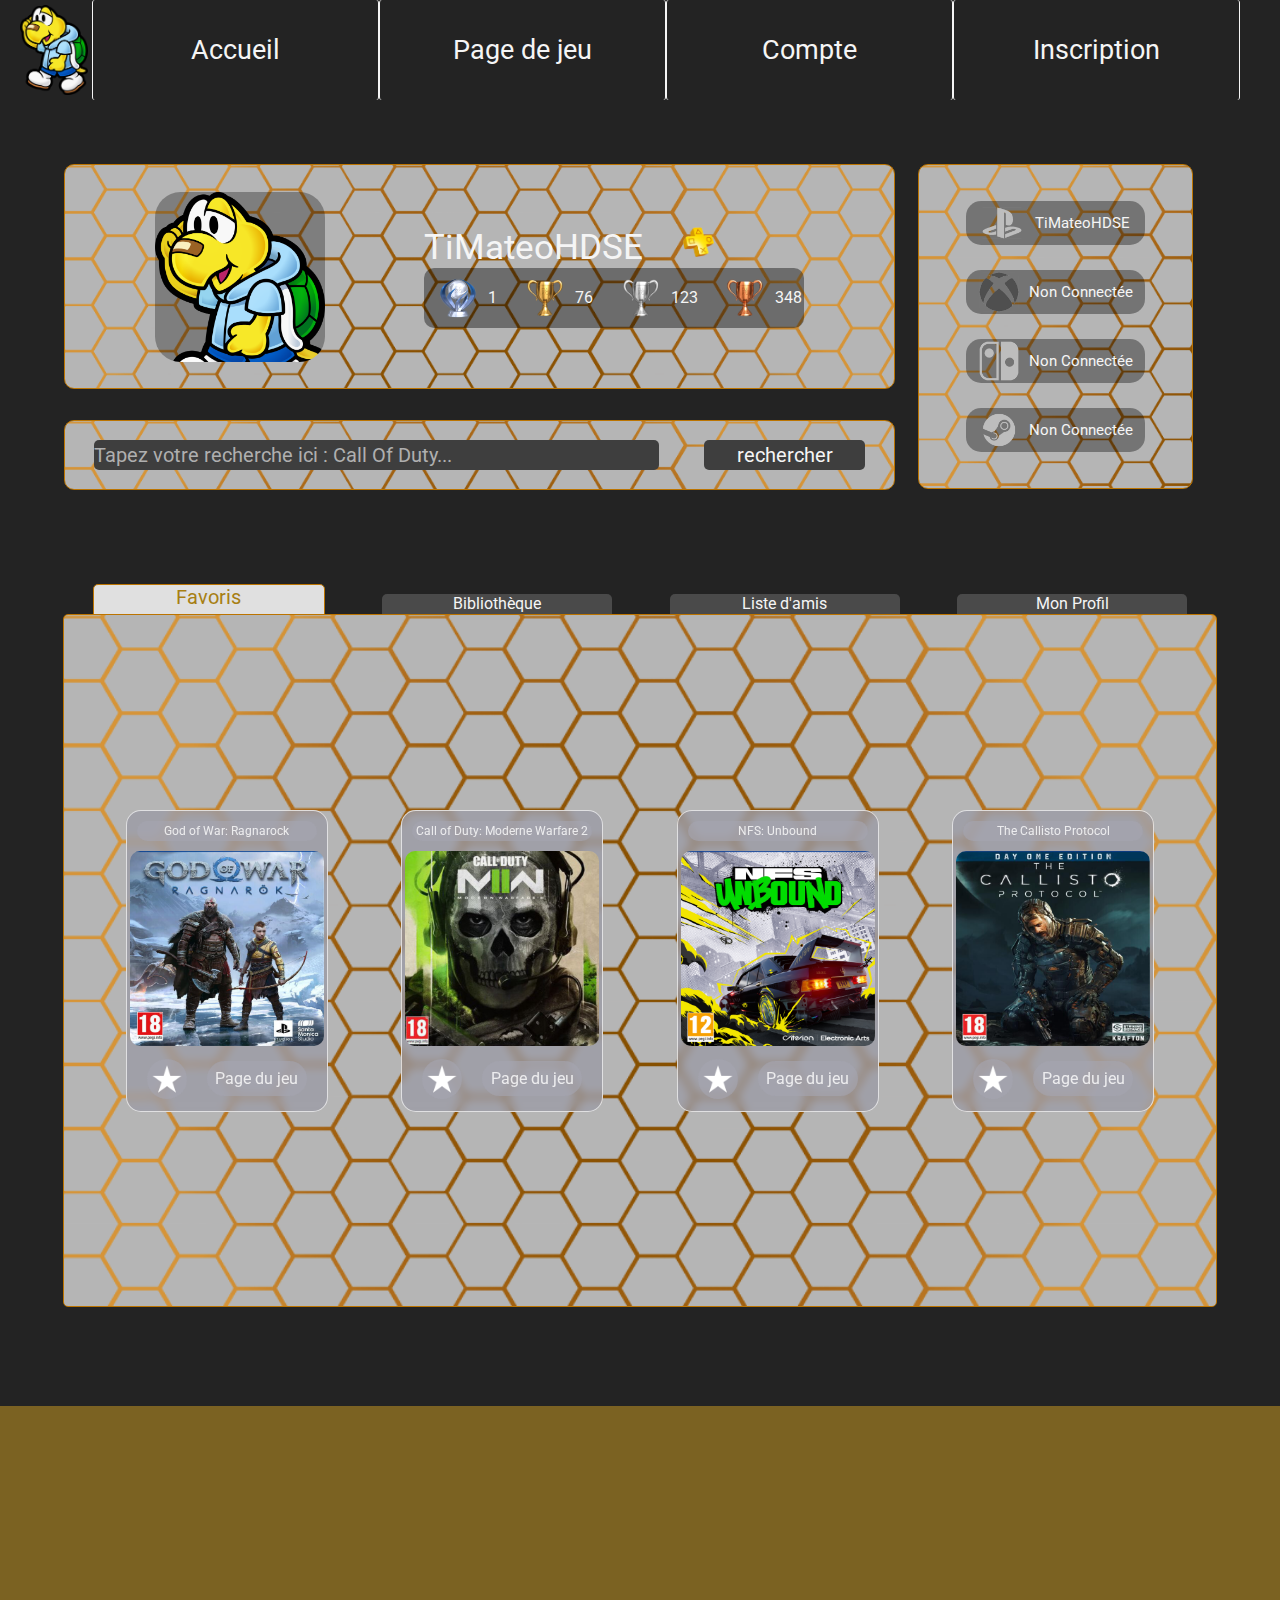
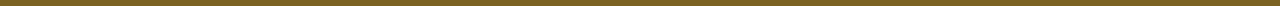
==== compteUtilisateur.html @ 6aea208f "modif du 21dec" ====
<!DOCTYPE html>
<html lang="fr">

<head>
    <meta charset="UTF-8">
    <link rel="stylesheet"
        href="https://fonts.googleapis.com/css2?family=Material+Symbols+Outlined:opsz,wght,FILL,GRAD@20..48,100..700,0..1,-50..200" />
    <link rel="preconnect" href="https://fonts.googleapis.com">
    <link rel="preconnect" href="https://fonts.gstatic.com" crossorigin>
    <link href="https://fonts.googleapis.com/css2?family=Roboto:wght@400&display=swap" rel="stylesheet">
    <link rel="stylesheet" href="./asset/css/compteUtilisateur.css">
    <link rel="stylesheet" href="./asset/css/Nav-Foot.css">
    <link rel="stylesheet" href="./asset/css/mobile.css">
    <link rel="stylesheet" href="./asset/css/miniCard.css">
    <title>Compte</title>
</head>

<body>
 <!--------------------VoletBuger----------------------->
 <div id="burgerBar" class="voletBurger">
    <div id="boiteBouton">
    <img id="logoBurger" src="./asset/img/koopa.png" alt="logo">
    <p id="titleMarque">GameCard</p>

    <a class="boutonVolet" href="./index.html">
        <p>Accueil</p>
    </a>
    <a class="boutonVolet" href="./compteUtilisateur.html">
        <p>Compte</p>
    </a>
    <a class="boutonVolet" href="./pageJeux.html">
        <p>Page du jeu</p>
    </a>
</div>
    <div id="compteUser">
        <p id="titleMarque">Mon Compte</p>
        <input class="inputUser" type="mail" placeholder="e-mail">
        <input class="inputUser" type="password" placeholder="mot de passe">
        <a class="boutonVolet" href="./formulaire.html">
            <p>Connexion</p>
        </a>
        <a class="boutonVolet marginBurger" href="./formulaire.html">
            <p>Inscription</p>
        </a>
    </div>
</div>
<!--------------------VoletBuger----------------------->
<!-----------------------NavBar------------------------->
<nav id="navBar">
    <img id="logo" src="./asset/img/koopa.png" alt="logo">

    <div id="boiteConex2">
        <div id="boiteBurger">
            <span class="material-symbols-outlined burgerMenu">menu</span>
        </div>
        <a class="bouton" href="./index.html">
            <span class="material-symbols-outlined burgerMenu">
                home
            </span>
            <p class="navTitle">Accueil</p>
        </a>
        <a class="bouton" href="./pageJeux.html">
            <span class="material-symbols-outlined burgerMenu">
                stadia_controller
            </span>
            <p class="navTitle">Page de jeu</p>
        </a>
        <a class="bouton" href="./compteUtilisateur.html">
            <span class="material-symbols-outlined burgerMenu">
                account_circle
            </span>
            <p class="navTitle">Compte</p>
        </a>

        <a class="bouton" href="./formulaire.html">
            <p>Inscription</p>
        </a>
    </div>
</nav>
<!--------------------FinDeNavBar----------------------->
    <div id="corps">
        <div id="boitecontainer">
            <!--------------------UserBox----------------------->
            <div id="boxUser" class="skinFront1">
                <div id="avatarUser"></div>
                <div id="profilUser">
                    <p class="textUser">TiMateoHDSE</p><img id="psnPlus" src="./asset/img/psnplus.png"></img>
                    <div id="boiteBadge">
                        <img id="badgeRecomp" src="./asset/img/platine.png" alt="">
                        <p id="numberTrophée">1</p>
                        <img id="badgeRecomp" src="./asset/img/or.png" alt="">
                        <p id="numberTrophée">76</p>
                        <img id="badgeRecomp" src="./asset/img/argent.png" alt="">
                        <p id="numberTrophée">123</p>
                        <img id="badgeRecomp" src="./asset/img/bronze.png" alt="">
                        <p id="numberTrophée">348</p>
                    </div>
                </div>
            </div>

            <div id="boxHG" class="skinFrontHG1">
                <div id="boiteCompte">
                    <div id="psn"></div>
                    <p class="titlePsn">TiMateoHDSE</p>
                </div>
                <div id="boiteCompte">
                    <div id="xbox"></div>
                    <p class="titleXbox">Non Connectée</p>
                </div>
                <div id="boiteCompte">
                    <div id="nintendo"></div>
                    <p class="titleNintendo">Non Connectée</p>
                </div>
                <div id="boiteCompte">
                    <div id="steam"></div>
                    <p class="titleSteam">Non Connectée</p>
                </div>

            </div>
            <div id="compteGameUser" class="boxSearch">
                <input id="searchGame" type="search" placeholder="Tapez votre recherche ici : Call Of Duty... ">
                <button class="searchGame">rechercher</button>
            </div>
        </div>
    </div>
    <!--------------------UserBox----------------------->
    <div id="parentGame">
        <div id="BlocOnglet">
            <div id="onglet1" class="ongletOpen">
                <p class="titleOnglet">Favoris</p>
            </div>
            <div id="onglet2" class="onglet">
                <p class="titleOnglet">Bibliothèque</p>
            </div>
            <div id="onglet3" class="onglet">
                <p class="titleOnglet">Liste d'amis</p>
            </div>
            <div id="onglet4" class="onglet">
                <p class="titleOnglet"> Mon Profil</p>
            </div>

            <div id="boxGame" class="skinFront1">
                <!--------------------ongletOne---------------------------------------------------------------------------->
                <div id="ongletOne" class="visible scroller">
                    <div id="cardGame">
                        <!--------------------Card----------------------->
                        <div id="card">
                            <div id="container">
                                <p id="titleCard">God of War: Ragnarock</p>
                                <img id="coverCard" src="./asset/img/bande2.png" alt="#">
                                <div id="boiteCard">
                                    <div id="starsCard"></div>
                                    <div id="infoCard">
                                        <p>Page du jeu</p>
                                    </div>
                                </div>
                            </div>
                        </div>
                        <!--------------------Card----------------------->
                        <div id="card">
                            <div id="container">
                                <p id="titleCard">Call of Duty: Moderne Warfare 2</p>
                                <img id="coverCard" src="./asset/img/bande1.jpg" alt="#">
                                <div id="boiteCard">
                                    <div id="starsCard"></div>
                                    <div id="infoCard">
                                        <p>Page du jeu</p>
                                    </div>
                                </div>
                            </div>
                        </div>
                        <!--------------------Card----------------------->
                        <div id="card">
                            <div id="container">
                                <p id="titleCard">NFS: Unbound</p>
                                <img id="coverCard" src="./asset/img/bande3.png" alt="#">
                                <div id="boiteCard">
                                    <div id="starsCard"></div>
                                    <div id="infoCard">
                                        <p>Page du jeu</p>
                                    </div>
                                </div>
                            </div>
                        </div>
                        <!--------------------Card----------------------->
                        <div id="card">
                            <div id="container">
                                <p id="titleCard">The Callisto Protocol</p>
                                <img id="coverCard" src="./asset/img/bande4.png" alt="#">
                                <div id="boiteCard">
                                    <div id="starsCard"></div>
                                    <div id="infoCard">
                                        <p>Page du jeu</p>
                                    </div>
                                </div>
                            </div>
                        </div>
                    </div>
                </div>
                <!--------------------ongletTwo---------------------------------------------------------------------------->
                <div id="ongletTwo" class="noVisible scroller">
                    <div id="cardGame">
                        <div class="catégorie">
                            <p>Jeux en Cours</p>
                        </div>
                        <!--------------------Card----------------------->
                        <div id="card">
                            <div id="container">
                                <p id="titleCard">God of War: Ragnarock</p>
                                <img id="coverCard" src="./asset/img/bande2.png" alt="#">
                                <div id="boiteCard">
                                    <div id="starsCard"></div>
                                    <div id="infoCard">
                                        <p>Page du jeu</p>
                                    </div>
                                </div>
                            </div>
                        </div>
                        <!--------------------Card----------------------->
                        <div id="card">
                            <div id="container">
                                <p id="titleCard">Call of Duty: Moderne Warfare 2</p>
                                <img id="coverCard" src="./asset/img/bande1.jpg" alt="#">
                                <div id="boiteCard">
                                    <div id="starsCard"></div>
                                    <div id="infoCard">
                                        <p>Page du jeu</p>
                                    </div>
                                </div>
                            </div>
                        </div>
                        <!--------------------Card----------------------->
                        <div id="card">
                            <div id="container">
                                <p id="titleCard">NFS: Unbound</p>
                                <img id="coverCard" src="./asset/img/bande3.png" alt="#">
                                <div id="boiteCard">
                                    <div id="starsCard"></div>
                                    <div id="infoCard">
                                        <p>Page du jeu</p>
                                    </div>
                                </div>
                            </div>
                        </div>
                        <!--------------------Card----------------------->
                        <div id="card">
                            <div id="container">
                                <p id="titleCard">The Callisto Protocol</p>
                                <img id="coverCard" src="./asset/img/bande4.png" alt="#">
                                <div id="boiteCard">
                                    <div id="starsCard"></div>
                                    <div id="infoCard">
                                        <p>Page du jeu</p>
                                    </div>
                                </div>
                            </div>
                        </div>
                    </div>


                    <div class="catégorie">
                        <p>Jeux Terminer</p>
                    </div>

                    <!--------------------Card----------------------->
                    <!--------------------Card----------------------->
                    <div id="card">
                        <div id="container">
                            <p id="titleCard">God of War: Ragnarock</p>
                            <img id="coverCard" src="./asset/img/bande2.png" alt="#">
                            <div id="boiteCard">
                                <div id="starsCard"></div>
                                <div id="infoCard">
                                    <p>Page du jeu</p>
                                </div>
                            </div>
                        </div>
                    </div>
                    <!--------------------Card----------------------->
                    <div id="card">
                        <div id="container">
                            <p id="titleCard">Call of Duty: Moderne Warfare 2</p>
                            <img id="coverCard" src="./asset/img/bande1.jpg" alt="#">
                            <div id="boiteCard">
                                <div id="starsCard"></div>
                                <div id="infoCard">
                                    <p>Page du jeu</p>
                                </div>
                            </div>
                        </div>
                    </div>
                    <!--------------------Card----------------------->
                    <div id="card">
                        <div id="container">
                            <p id="titleCard">NFS: Unbound</p>
                            <img id="coverCard" src="./asset/img/bande3.png" alt="#">
                            <div id="boiteCard">
                                <div id="starsCard"></div>
                                <div id="infoCard">
                                    <p>Page du jeu</p>
                                </div>
                            </div>
                        </div>
                    </div>
                    <!--------------------Card----------------------->
                    <div id="card">
                        <div id="container">
                            <p id="titleCard">The Callisto Protocol</p>
                            <img id="coverCard" src="./asset/img/bande4.png" alt="#">
                            <div id="boiteCard">
                                <div id="starsCard"></div>
                                <div id="infoCard">
                                    <p>Page du jeu</p>
                                </div>
                            </div>
                        </div>
                    </div>
                </div>
            </div>
            <!--------------------ongleThree---------------------------------------------------------------------------->
            <div id="ongletThree" class="noVisible">
                <div class="titleFriends">
                    <p>Liste d'amis</p>
                </div>
                <div class="profilFriends">
                    <p>Profiles</p>
                </div>
                <div id="listFriends" class="scroller">

                    <!--------------->
                    <div id="friends">

                    </div>
                    <!--------------->
                    <div id="friends">

                    </div>
                    <!--------------->
                    <div id="friends">

                    </div>
                    <!--------------->
                    <div id="friends">

                    </div>
                    <!--------------->
                    <div id="friends">

                    </div>
                    <!--------------->
                </div>
                <div id="mainFriends"></div>
            </div>
            <!--------------------ongletFour---------------------------------------------------------------------------->
            <div id="ongletFour" class="noVisible">
                <div id="titleReglage">
                    <p>Réglages</p>
                </div>
                <div id="boxReglage">

                    <div id="boiteReglageG">
                        <div class="avatarReglage"></div>
                        <button class="boutonReglage">
                            <p>Changer d'avatar</p>
                        </button>

                        <h2 class="titleSkin">Thèmes</h2>
                        <div id="boiteSkin">
                            <div id="skin1"></div>
                            <div id="skin2"></div>
                            <div id="skin3"></div>
                            <div id="skin4"></div>
                        </div>

                    </div>

                    <div id="boiteReglageD">
                        <div class="profilReglage">
                            <input id="firstName" required class="box" type="text" placeholder="Nom">
                            <input id="lastName" required class="box" type="text" placeholder="Prénom">
                            <input id="birthDay" required class="box" type="Date" id="Birthday">
                            <input id="eMail" required class="box" type="mail" placeholder="e-mail">
                            <input id="passWord" required class="box" type="password" placeholder="Mot de passe">
                            <input id="confPassWord" required class="box" type="password"
                                placeholder="Confirmation de mot de passe">
                            <button id="validateFormulaire" type="submit" class="boutonF">
                                <p>Valider les Modifications</p>
                            </button>
                        </div>
                    </div>
                </div>
            </div>
        </div>
    </div>
    <!------------------------Footer------------------------->
    <footer id="footerBox"></footer>
    <!---------------------FinDeFooter----------------------->
    <script src="./asset/js/BurgerMenu.js"></script>
    <script src="./asset/js/onglet.js"></script>
    <script src="./asset/js/skin.js"></script>
</body>

</html>
---- asset/css/compteUtilisateur.css ----
#corps {
    display: flex;
    flex-direction: column;
    align-items: center;
    display: flex;
    align-content: center;
    height: auto;
    background-image: url(#);
}


/*--------Pour agrandire mon contenu de ma boxGame je modifie la hauteur de ma div 'parentGame' directment 
cela ajustera mon contenu directement----------*/
#parentGame {
    position: relative;
    display: flex;
    justify-content: center;
    margin-top: 20px;
    height: 60vw;
    width: 100%;
    margin-bottom: 3%;
}

#boxGame {
    position: absolute;
    margin-top: 40px;
    height: 90%;
    width: 90%;
    border: solid rgb(188, 116, 0) 0.5px;
    border-radius: 5px;
}


#BlocOnglet {
    z-index: 1;
    height: 100%;
    width: 90%;
    display: flex;
    align-items: flex-start;
    justify-content: space-around;
}

.onglet {
    height: 30%;
    width: 20%;
    text-align: center;
    color: whitesmoke;
    margin-top: 20px;
    border-radius: 5px;
    background-color: rgba(176, 176, 176, 0.279);
    transition: 0.5s;
    cursor: pointer;
}

.onglet:hover {
    margin-top: 10px;
    transition: 0.5s;
    color: rgb(167, 127, 19);
    font-size: 20px;
    background-color: rgba(255, 255, 255, 0.863);
}

.visible {
    opacity: 100%;
    transition: 0.5s;
}

.noVisible {
    opacity: 0%;
    visibility: hidden;
    transition: 0.5s;
}

.ongletOpen {
    height: 30%;
    width: 20%;
    font-size: 20px;
    text-align: center;
    border-radius: 5px;
    border: solid rgb(188, 116, 0) 0.5px;
    margin-top: 10px;
    color: rgb(167, 127, 19);
    background-color: rgba(255, 255, 255, 0.863);
}

.catégorie {
    color: whitesmoke;
    font-size: 30px;
    text-align: center;
    width: 90%;
    margin: 1%;
    margin-left: 60px;
    border-radius: 5px;
}

#boitecontainer {
    display: flex;
    flex-wrap: wrap;
    width: 100%;
}

/*----------------------------UserBox-------------------------------*/
#boxUser {
    display: flex;
    justify-content: space-evenly;
    align-items: center;
    padding: 1%;
    margin-right: 2%;
    margin-bottom: 2%;
    height: 200px;
    width: 70%;
    border: solid rgb(188, 116, 0) 0.5px;
    border-radius: 10px;
}

#avatarUser {
    height: 170px;
    width: 170px;
    border-radius: 15%;
    background-image: url('../img/koopa.png');
    background-size: 100%;
    background-repeat: no-repeat;
    background-color: rgba(0, 0, 0, 0.3);
}

#psnPlus {
    height: 30px;
    margin-left: 10%;
}

#profilUser {
    display: flex;
    align-items: flex-start;
    justify-content: flex-start;
    flex-direction: row;
    flex-wrap: wrap;
    height: 50%;
    width: 400px;
}

.textUser {
    margin-left: 5%;
    color: whitesmoke;
    font-size: 35px;
}

.badgeUser {
    margin-left: 5%;
    color: #ab852c;
    font-size: 20px;
}

#boiteBadge {
    display: flex;
    align-items: center;
    justify-content: center;
    flex-direction: row;
    margin-left: 5%;
    width: 100%;
    border-radius: 10px;
    background-color: rgba(0, 0, 0, 0.4);
}

#numberTrophée {
    color: whitesmoke;
    margin-right: 2%;
}

#badgeRecomp {
    height: 40px;
    width: 40px;
    margin: 10px;
    margin-left: 20px;
}

#cardUser {
    display: flex;
    align-items: center;
    justify-content: center;
    height: 100%;
    width: 20%;
}

.cardBUser {
    display: flex;
    align-items: center;
    justify-content: center;
    flex-wrap: wrap;
    height: 200px;
    width: 170px;
    padding: 5px;
    border-radius: 15px;
    border: solid #eeaf02 1px;
    background-color: #a2a2a2;
    box-shadow: rgba(0, 0, 0, 0.295) 5px 5px 5px;
}

.cardFUser {
    text-align: center;
    font-size: 100%;
    width: 90%;
    height: 90%;
    border-radius: 5px;
    background-color: rgb(255, 255, 255);
}

/*------------------------------*/
#compteGameUser {
    position: relative;
    display: flex;
    justify-content: space-around;
    align-items: center;
    flex-direction: row;
    padding: 1%;
    margin-right: 27%;
    margin-top: -6%;
    height: 45px;
    width: 70%;
    border: solid rgb(188, 116, 0) 0.5px;
    border-radius: 10px;
}

#boiteCompte {
    display: flex;
    flex-direction: row;
    align-items: center;
    justify-content: space-evenly;
    width: 70%;
    border-radius: 15px;
    padding: 2px;
    background-color: rgba(0, 0, 0, 0.356);
    cursor: pointer;
    transition: 0.5s;
}

#boiteCompte:hover {
    background-color: rgba(0, 0, 0, 0.6);
    transition: 0.5s;
}

#psn {
    display: flex;
    flex-direction: column;
    align-items: center;
    justify-content: center;
    height: 40px;
    width: 40px;
    border-radius: 15%;
    background-image: url('../img/psnNonValide.png');
    background-size: 100%;
    background-repeat: no-repeat;
}

#xbox {
    height: 40px;
    width: 40px;
    border-radius: 15%;
    background-image: url('../img/xboxNonValide.png');
    background-size: 100%;
    background-repeat: no-repeat;
}

.titlePsn,
.titleXbox,
.titleNintendo,
.titleSteam {
    font-size: 15px;
    color: whitesmoke;
}

#nintendo {
    height: 40px;
    width: 40px;
    border-radius: 15%;
    background-image: url('../img/nintendoNonValide.png');
    background-size: 100%;
    background-repeat: no-repeat;
}

#steam {
    height: 40px;
    width: 40px;
    border-radius: 15%;
    background-image: url('../img/steamNonValide.png');
    background-size: 100%;
    background-repeat: no-repeat;
}

/*------------------------------*/
/*----------------------------historiqueGame-------------------------------*/
#boxHG {
    display: flex;
    flex-direction: column;
    justify-content: space-evenly;
    align-items: center;
    padding: 1%;
    height: 300px;
    width: 250px;
    border: solid rgb(188, 116, 0) 0.5px;
    border-radius: 10px;
}

/*----------------------------historiqueGame-------------------------------*/
/*----------------------------OngletOne-------------------------------*/
#ongletOne {
    position: absolute;
    z-index: 1;
    display: flex;
    justify-content: center;
    align-items: center;
    flex-wrap: wrap;
    height: 100%;
    width: 100%;
}

#ongletOne::-webkit-scrollbar {
    width: 10px;
    /* width of the entire scrollbar */
}

#ongletOne::-webkit-scrollbar-thumb {

    background-color: rgb(221, 221, 221);
    /* color of the scroll thumb */
    border-radius: 20px;
    /* roundness of the scroll thumb */
    border: 3px solid rgba(56, 56, 56, 0);
    /* creates padding around scroll thumb */
}

#searchGame {
    font-size: 20px;
    height: 30px;
    width: 70%;
    color: whitesmoke;
    background-color: #3e3e3e;
    border: none;
    border-radius: 5px;
}

#searchGame::placeholder {

    color: #afafaf
}

.searchGame {
    font-size: 20px;
    height: 30px;
    width: 20%;
    margin-left: 10px;
    color: whitesmoke;
    background-color: #3e3e3e;
    border: none;
    border-radius: 5px;
}

.searchGame:hover {
    background-color: #4d4d4d;
}

/*----------------------------CardGame------------------------------*/

#cardGame {
    display: flex;
    flex-wrap: wrap;
    justify-content: space-evenly;
    align-items: center;
    width: 100%;
}

/*---------------------OngletTwo---------------------------*/
#ongletTwo {
    position: absolute;
    z-index: 1;
    display: flex;
    justify-content: space-evenly;
    align-items: center;
    flex-wrap: wrap;
    height: 100%;
    width: 100%;
}

.scroller {
    overflow-y: scroll;
}

#ongletTwo::-webkit-scrollbar {
    width: 10px;
    /* width of the entire scrollbar */
}

#ongletTwo::-webkit-scrollbar-thumb {

    background-color: rgb(221, 221, 221);
    /* color of the scroll thumb */
    border-radius: 20px;
    /* roundness of the scroll thumb */
    border: 3px solid rgba(56, 56, 56, 0);
    /* creates padding around scroll thumb */
}

/*---------------------OngletThree---------------------------*/
#ongletThree {
    position: absolute;
    z-index: 1;
    display: flex;
    justify-content: space-evenly;
    align-items: center;
    flex-wrap: wrap;
    height: 100%;
    width: 100%;
    margin-top: 40px;
}

#listFriends {
    height: 80%;
    width: 30%;
    margin-bottom: 6%;
    margin-left: 3%;
    border-radius: 5px;
    border: solid rgb(188, 116, 0) 0.5px;
    background-color: rgba(0, 0, 0, 0.386);
}

.scroller {
    overflow-y: scroll;
}

#listFriends::-webkit-scrollbar {
    width: 10px;
    /* width of the entire scrollbar */
}

#listFriends::-webkit-scrollbar-thumb {

    background-color: rgba(221, 221, 221, 0.436);
    /* color of the scroll thumb */
    border-radius: 20px;
    /* roundness of the scroll thumb */
    border: 3px solid rgba(56, 56, 56, 0);
    /* creates padding around scroll thumb */
}

.titleFriends {
    font-size: 20px;
    color: whitesmoke;
    text-align: center;
    width: 20%;

}

#friends {
    display: flex;
    flex-direction: row;
    align-items: center;
    justify-content: space-evenly;
    height: 15%;
    width: 90%;
    margin: 3%;
    border-radius: 5px;
    border: solid rgb(188, 116, 0) 0.5px;
    background-color: rgba(255, 255, 255, 0.09);
}

#photoFirends {
    height: 90%;
    width: 25%;
    margin-left: 2%;
    border-radius: 20%;
    background-color: rgba(255, 255, 255, 0.09);
}

#descriptFriends {
    color: whitesmoke;
    margin-left: 5%;

}

.boxFriends {
    margin: 0%;
    width: 200px;
    background-color: #959595;
}

#mainFriends {
    height: 80%;
    width: 55%;
    margin-bottom: 6%;
    margin-right: 3%;
    border-radius: 5px;
    border: solid rgb(188, 116, 0) 0.5px;
    background-color: rgba(0, 0, 0, 0.386);
}

.profilFriends {
    display: flex;
    align-items: center;
    justify-content: center;
    width: 50%;
    height: 5%;
    font-size: 20px;
    color: whitesmoke;
}

/*---------------------OngletFour---------------------------*/
#ongletFour {
    position: absolute;
    z-index: 1;
    display: flex;
    justify-content: center;
    flex-wrap: wrap;
    margin-top: 40px;
    height: 100%;
    width: 100%;
}

#titleReglage {
    display: flex;
    align-items: center;
    justify-content: center;
    height: 5%;
    width: 100%;
    margin-top: 1%;
    font-size: 20px;
    color: whitesmoke;
}

#boxReglage {
    display: flex;
    flex-direction: row;
    align-items: center;
    justify-content: center;
    height: 80%;
    width: 85%;
    margin-bottom: 6%;
    border-radius: 5px;
    border: solid rgb(188, 116, 0) 0.5px;
    background-color: rgba(0, 0, 0, 0.386);
}

.avatarReglage {
    height: 200px;
    width: 200px;
    border-radius: 15%;
    background-image: url('#');
    background-color: rgba(92, 92, 92, 0.353);
    border: solid rgb(188, 116, 0) 0.5px;
}

#boiteReglageG {
    display: flex;
    flex-direction: column;
    align-items: center;
    justify-content: center;
    height: 100%;
    width: 40%;
    margin-left: 3%;
}

.boutonReglage {
    width: 40%;
    height: 30px;
    border: none;
    border-radius: 5px;
    margin-top: 5%;
    font-size: 15px;
    color: whitesmoke;
    background-color: rgba(92, 92, 92, 0.353);
    border: solid rgb(188, 116, 0) 0.5px;
    cursor: pointer;
    transition: 0.5s;
}

.boutonReglage:hover {
    background-color: #31313153;
    border: solid rgb(188, 116, 0) 0.5px;
    transition: 0.5s;
}

#boiteReglageD {
    height: 100%;
    width: 60%;
    margin: 0%;
}

.profilReglage {
    display: flex;
    flex-direction: column;
    align-items: center;
    margin-top: 15%;
}

.box {
    margin-top: 2%;
    height: 43px;
    width: 70%;
    font-size: 13px;
    border: solid rgb(188, 116, 0) 0.5px;
    border-radius: 3px;
    padding-left: 5%;
    color: rgb(255, 255, 255);
    background-color: hsla(0, 0%, 10%, 0.816);
}

.boutonF {
    margin-top: 2%;
    height: 30px;
    width: 40%;
    font-size: 15px;
    text-align: center;
    border: solid rgba(245, 245, 245, 0.464) 1px;
    border-radius: 3px;
    color: whitesmoke;
    background-color: rgba(92, 92, 92, 0.353);
    border: solid rgb(188, 116, 0) 0.5px;
    cursor: pointer;
}

.boutonF:hover {
    background-color: #31313153;
    transition: 0.5s;
}

.titleSkin {
    color: whitesmoke;
    margin-top: 20px;
    font-size: 30px;
}

#boiteSkin {
    display: flex;
    align-items: center;
    justify-content: center;
    flex-direction: row;
    flex-wrap: wrap;
    margin-top: 2%;
    width: 100%;
    height: 150px;
}

#skin1,
#skin2,
#skin3,
#skin4 {
    height: 30%;
    width: 155px;
    margin: 5px;
    border: solid rgb(188, 116, 0) 0.5px;
    border-radius: 5px;
    cursor: pointer;
}

#skin1:hover {
    box-shadow: rgb(157, 112, 21) 0px 0px 5px;
    transition: 0.3s;
}

#skin2:hover {
    box-shadow: rgb(157, 112, 21) 0px 0px 5px;
    transition: 0.3s;
}

#skin3:hover {
    box-shadow: rgb(157, 112, 21) 0px 0px 5px;
    transition: 0.3s;
}

#skin4:hover {
    box-shadow: rgb(157, 112, 21) 0px 0px 5px;
    transition: 0.3s;
}

#skin1 {
    background-image: url('../img/backFive.png');
    background-size: 250%;
}

#skin2 {
    background-image: url('../img/backFour.png');
    background-size: 100%;
}

#skin3 {
    background-image: url('../img/backThree.png');
    background-size: 250%;
}

#skin4 {
    background-image: url('../img/backOne.png');
    background-size: 250%;
}

/*-----------------Skin----------------*/
.boxSearch {
    display: flex;
    align-items: center;
    justify-content: center;
     background-image: url('../img/backFive.png');
     background-color: #3e3e3e;
    background-size: 100%;
    transition: 0.5s;
}

.skinFrontHG1 {
    background-image: url('../img/backFive.png');
    background-color: #3e3e3e;
    background-size: 300%;
    transition: 0.5s;
}

.skinFront1 {
   background-image: url('../img/backFive.png');
    background-color: #303030;
    background-size: 100%;
    transition: 0.5s;
}

.skinFront2 {
    background-image: url('../img/backFour.png');
    background-size: 100%;
    transition: 0.5s;
}

.skinFrontHG2 {
    background-image: url('../img/backFour.png');
    background-size: 300%;
    transition: 0.5s;
}

.skinFront3 {
    background-image: url('../img/backThree.png');
    background-size: 100%;
    transition: 0.5s;
}

.skinFrontHG3 {
    background-image: url('../img/backThree.png');
    background-size: 300%;
    transition: 0.5s;
}

.skinFront4 {
    background-image: url('../img/backOne.png');
    background-size: 100%;
    transition: 0.5s;
}

.skinFrontHG4 {
    background-image: url('../img/backOne.png');
    background-size: 300%;
    transition: 0.5s;
}
---- asset/css/Nav-Foot.css ----
body {
    display: flex;
    flex-direction: column;
    justify-content: center;
    background-color: #232323;
}

#navBar {
    display: flex;
    flex-direction: row;
    align-items: center;
    justify-content: space-evenly;
    height: auto;
    width: 100%;
    background-color: #232323;
}
#burgerBar {
    display: none;
}
#footerBox {
    margin-top: 2%;
    height: 200px;
    width: 100%;
    background-color: #7b6222;
}
.burgerMenu {
display: none;
}

* {
    
    margin: 0%;
    padding: 0%;
    font-family: 'Roboto', sans-serif;
}

/*--------------------------------------*/


#logo {
    margin: 4px;
    margin-left: 20px;
    height: 90px;
}

#corps {
    display: flex;
    padding: 5%;
    justify-content: center;
    align-content: center;
    height: auto;
    background-size: 100%;
}

#boiteConex2 {
    display: flex;
    justify-content:flex-start;
    height: 100px;
    width: 100%;
    font-size: 30px;
}

.bouton {
    display: flex;
    align-items: center;
    justify-content: center;
    text-decoration: none;
    height: 100%;
    width:24%;
    font-size: 90%;
    text-align: center;
    border-right: solid whitesmoke 0.5px;
    border-left: solid whitesmoke 0.5px;
    border-radius: 3px;
    color: whitesmoke;

}

.bouton:hover {
    background-color: #5a511953;
}

.input {
    height: 100%;
    width: auto;
    display: flex;
    align-items: center;
    justify-content: center;
    border: solid whitesmoke 1px;
    border-radius: 3px;
    color: whitesmoke;
    background-color: #ffffff2b;
}

::placeholder {

    color: rgba(255, 255, 255, 0.506);
}

.voletBurgerClose {
    display: none;
}
.voletBurgerOpen {
    display: none;
}

/*-----------------------------------------*/
#textIndex {
color: rgba(245, 245, 245, 0.592);
font-size: 100px;
}


#enter {
    height: 100%;
    width: 100%;
}

#containerEnter {
    display: flex;
    align-items: center;
    justify-content: center;
    height:100%;
    background-color: rgba(68, 68, 68, 0.5);
    backdrop-filter: blur(5px);
    border-radius: 5px;
}
---- asset/css/mobile.css ----
@media all and (max-width: 1024px) {
    body {
        display: flex;
        flex-direction: column;
        align-items: center;
    }

    #corps {
        padding: 0%;
        margin: 0%;
    }
    #footerBox {
        margin-top: 20%;
        height: 200px;
        width: 100%;
        background-color: #926319;
    }
/*--------------------------NavBar-------------------------------*/
    #navBar {
        position: fixed;
        bottom: 0;
        z-index: 5;
        display: flex;
        flex-direction: row;
        height: 100px;
        background-color: #785112;
    }
    #burgerBar {
        display: flex;
    }
    #logo {
        display: none;
    }

    #boiteConex {
        display: flex;
        flex-wrap: wrap;
        flex-direction: column;
    }

    #boiteConex2 {
        display: flex;
        flex-wrap: wrap;
        flex-direction: row;
        justify-content: flex-start
    }

    #boiteBurger {
        display: flex;
        align-items: center;
        justify-content: center;
        height: 100px;
        width: 24%;
        border-right: solid whitesmoke 1px;
        border-left: solid whitesmoke 1px;
        cursor: pointer;
    }

    .burgerMenu {
        display: contents;
        font-size: 50px;
        color: whitesmoke;
        border: solid whitesmoke;
    }
    #boiteBurger:hover {
        background-color: #926319;
    }

    .bouton {
        display: flex;
        align-items: center;
        justify-content: center;
        height: 100px;
        width: 18.81%;
        border: solid white 0px;
        border-right: solid whitesmoke 1px;
    }

    .bouton:hover {
        background-color: #926319;
    }

    .input {
        height: 20px;
        margin: 0.1%;
        width: auto;
        text-align: center;
        border: solid whitesmoke 1px;
        border-radius: 3px;
        color: whitesmoke;
    }
    .navTitle {
        display: none;
    }
/*--------------------------FinDeNavBar-------------------------------*/
/*-------------------------VoletBurger-------------------------------*/
.voletBurger {
position: fixed;
z-index: 5;
top: 0;
left: -100vw;
display: flex;
align-items: center;
justify-content: space-between;
flex-direction: column;
height: 100%;
width: 60%;
background-color: #d7d7d7a5;
border-radius: 5px;
backdrop-filter: blur(15px);
transition: 0.5s;
}
#boiteBouton {
    display: flex;
    flex-direction: column;
    align-items: center;
    width: 100%;
}
.burgerOpen {
    left: 0vw;
}

#titleMarque {
    display: flex;
    align-items: center;
    justify-content: center;
    height: 100px;
    width: 100%;
    margin-top: 50px;
    text-decoration: none;
    color: #ffffff;
    font-size: 70px;
    border-top: solid #ab852c 5px;
}
#logoBurger {
    margin-top: 10px;
    height: 200px;
    width: 200px;
}
.boutonVolet {
    display: flex;
    align-items: center;
    justify-content: center;
    font-size: 50px;
    height: 80px;
    width: 90%;
    margin-top: 20px;
    text-decoration: none;
    color: #c59014;
    background-color: #ebebebc1;
    backdrop-filter: blur(10px);
    border-radius: 10px;
}
.boutonVolet:hover {
    background-color: #a1a1a1c1;
}
.marginBurger {
    margin-bottom: 20%;
}
#compteUser {
display: flex;
flex-direction: column;
align-items: center;
justify-content: center;
width: 100%;
}
.inputUser {
    height: 70px;
    width: 90%;
    margin-top: 20px;
    font-size: 50px;
    border: solid whitesmoke 0px;
    backdrop-filter: blur(10px);
    border-radius: 10px;
    color: #ffffff;
    background-color: #989898b1;
}
.inputUser::placeholder {
    font-size: 50px;
}
::placeholder {
    color: rgba(255, 255, 255, 0.506);
}
/*-------------------------FinDeVoletBurger-------------------------------*/
#corpsIndex { 
height: 920px;
width: 100%;
}

#enter {
    height:920px;
    width: 100%;
}

#containerEnter {
    width: 100%;
    height: 920px;
    backdrop-filter: blur(5px);
    border-radius: 5px;
}

    #footer {
        height: 100px;
        width: 100%;
        background-color: #787878;
    }



    /*--------Pour agrandire mon contenu de ma boxGame je modifie la hauteur de ma div 'parentGame' directment 
cela ajustera mon contenu directement----------*/
    #parentGame {
        width: 100%;
        margin-bottom: 3%;
        margin-top: 20px;
        height: 1250px;
    }

    #boxGame {
        position: absolute;
        margin-top: 60px;
        height: 100%;
        width: 100%;
        border-radius: 5px;
    }

    #BlocOnglet {
        z-index: 1;
        height: 100%;
        display: flex;
        justify-content: space-evenly;
    }

    .onglet {
        height: 30%;
        width: 30%;
        text-align: center;
        color: whitesmoke;
        margin-top: 20px;
        margin-left: 1%;
        margin-right: 1%;
        border-radius: 5px;
        background-color: rgba(176, 176, 176, 0.279);
        transition: 0.5s;
        cursor: pointer;
    }

    .onglet:hover {
        margin-left: 1%;
        margin-right: 1%;
        margin-top: 5px;
        transition: 0.5s;
        color: rgb(167, 127, 19);
        background-color: rgba(255, 255, 255, 0.863);
    }

    .visible {
        opacity: 100%;
        transition: 0.5s;
    }

    .noVisible {
        opacity: 0%;
        visibility: hidden;
        transition: 0.5s;
    }

    .titleOnglet {
        margin-top: 10px;
    }

    .ongletOpen {
        height: 30%;
        width: 30%;
        font-size: 100%;
        text-align: center;
        border-radius: 5px;
        margin-left: 1%;
        margin-right: 1%;
        margin-top: 10px;
        color: rgb(167, 127, 19);
        background-color: rgba(255, 255, 255, 0.863);
    }

    .catégorie {
        color: whitesmoke;
        font-size: 50px;
        text-align: center;
        width: 90%;
        margin: 1%;
        margin-left: 60px;
        border-radius: 5px;
    }

    #boitecontainer {
        display: flex;
        flex-direction: row;
        height: auto;
    }

    /*----------------------------UserBox-------------------------------*/
    #boxUser {
        margin: 0%;
        width: 100%;
        display: flex;
        flex-direction: row;
        border: solid rgb(188, 116, 0) 0.5px;
        border-radius: 0%;
    }

    #avatarUser {
        height: 200px;
        width: 200px;
        border-radius: 15%;
        background-image: url('../img/koopa.png');
        background-size: 100%;
        background-repeat: no-repeat;
        background-color: rgba(0, 0, 0, 0.3);
    }

    #psnPlus {
        height: 30px;
        margin-left: 10px;
    }

    #profilUser {
        display: flex;
        align-items: center;
        justify-content: center;
        flex-direction: row;
        flex-wrap: wrap;
        width: 70%;
    }

    .textUser {
        color: whitesmoke;
        font-size: 40px;
    }

    .badgeUser {
        margin-left: 1%;
        color: #ab852c;
        font-size: 10px;
    }

    #boiteBadge {
        display: flex;
        align-items: center;
        justify-content: space-evenly;
        flex-direction: row;
        width: 70%;
        height: 80px;
        border-radius: 10px;
        background-color: rgba(0, 0, 0, 0.4);
    }

    #numberTrophée {
        color: whitesmoke;
    }

    #badgeRecomp {
        display: flex;
        align-items: center;
        justify-content: center;
        height: 50px;
        width: 50px;
        margin: 5px;
    }

    #cardUser {
        display: flex;
        align-items: center;
        justify-content: center;
        height: 100%;
        width: 20%;
    }

    .cardBUser {
        display: flex;
        align-items: center;
        justify-content: center;
        flex-wrap: wrap;
        height: 200px;
        width: 170px;
        padding: 1px;
        border-radius: 15px;
        border: solid #eeaf02 1px;
        background-color: #a2a2a2;
        box-shadow: rgba(0, 0, 0, 0.295) 5px 5px 5px;
    }

    .cardFUser {
        text-align: center;
        font-size: 100%;
        width: 90%;
        height: 90%;
        border-radius: 5px;
        background-color: rgb(255, 255, 255);
    }

    /*------------------------------*/
    #compteGameUser {
        position: relative;
        display: flex;
        justify-content: space-around;
        align-items: center;
        flex-direction: row;
        padding: 0%;
        margin-right: 0%;
        margin-top: 3%;
        height: 100px;
        width: 100%;
        border: solid rgb(188, 116, 0) 0.5px;
        border-radius: 0%;
    }

    #boiteCompte {
        display: flex;
        flex-direction: row;
        flex-wrap: wrap;
        width: 45%;
        height: 45%;
        border-radius: 15px;
        background-color: rgba(0, 0, 0, 0.356);
        cursor: pointer;
        transition: 0.5s;
    }

    #boiteCompte:hover {
        background-color: rgba(0, 0, 0, 0.6);
        transition: 0.5s;
    }

    .titlePsn,
    .titleXbox,
    .titleNintendo,
    .titleSteam {
        font-size: 35px;
        color: whitesmoke;
    }

    #psn {
        display: flex;
        justify-content: space-evenly;
        height: 70px;
        width: 70px;
        border-radius: 15%;
        background-image: url('../img/psnNonValide.png');
        background-size: 100%;
        background-repeat: no-repeat;
    }

    #xbox {
        display: flex;
        justify-content: space-evenly;
        height: 70px;
        width: 70px;
        border-radius: 15%;
        background-image: url('../img/xboxNonValide.png');
        background-size: 100%;
        background-repeat: no-repeat;
    }

    #nintendo {
        display: flex;
        justify-content: space-evenly;
        height: 70px;
        width: 70px;
        border-radius: 15%;
        background-image: url('../img/nintendoNonValide.png');
        background-size: 100%;
        background-repeat: no-repeat;
    }

    #steam {
        display: flex;
        justify-content: space-evenly;
        height: 70px;
        width: 70px;
        border-radius: 15%;
        background-image: url('../img/steamNonValide.png');
        background-size: 100%;
        background-repeat: no-repeat;
    }

    #boxHG {
        display: flex;
        flex-direction: row;
        flex-wrap: wrap;
        height: 200px;
        width: 100%;
        margin-top: 3%;
        padding: 0%;
        border-radius: 0px;
    }

    #searchGame {
        font-size: 25px;
        height: 70%;
        width: 60%;
        color: whitesmoke;
        background-color: #272727;
        border: none;
        border-radius: 5px;
    }

    .searchGame {
        font-size: 25px;
        height: 70%;
        width: 30%;
        margin-left: 10px;
        color: whitesmoke;
        background-color: #272727;
        border: none;
        border-radius: 5px;
    }

    .searchGame:hover {
        background-color: #4d4d4d;
    }

    /*----------------------------OngletOne-------------------------------*/
    #ongletOne {
        position: absolute;
        z-index: 1;
        display: flex;
        flex-direction: row;
        justify-content: center;
        align-items: center;
        flex-wrap: wrap;
        height: 100%;
        width: 100%;
    }

    #ongletOne::-webkit-scrollbar {
        width: 10px;
        /* width of the entire scrollbar */
    }

    #ongletOne::-webkit-scrollbar-thumb {
        background-color: rgb(221, 221, 221);
        /* color of the scroll thumb */
        border-radius: 20px;
        /* roundness of the scroll thumb */
        border: 3px solid rgba(56, 56, 56, 0);
        /* creates padding around scroll thumb */
    }


    /*----------------------------CardGame------------------------------*/

    #cardGame {
        display: flex;
        flex-wrap: wrap;
        justify-content: space-evenly;
        align-items: center;
        width: 200%;
    }

    /*---------------------OngletTwo---------------------------*/
    #ongletTwo {
        position: absolute;
        z-index: 1;
        display: flex;
        justify-content: space-evenly;
        align-items: center;
        flex-wrap: wrap;
        height: 100%;
        width: 100%;
    }

    .scroller {
        overflow-y: scroll;
    }

    #ongletTwo::-webkit-scrollbar {
        width: 10px;
        /* width of the entire scrollbar */
    }

    #ongletTwo::-webkit-scrollbar-thumb {

        background-color: rgb(221, 221, 221);
        /* color of the scroll thumb */
        border-radius: 20px;
        /* roundness of the scroll thumb */
        border: 3px solid rgba(56, 56, 56, 0);
        /* creates padding around scroll thumb */
    }

    /*---------------------OngletThree---------------------------*/
    #ongletThree {
        position: absolute;
        z-index: 1;
        display: flex;
        justify-content: space-evenly;
        align-items: center;
        flex-wrap: wrap;
        height: 100%;
        width: 100%;
        margin-top: 40px;
    }

    #listFriends {
        height: 90%;
        width: 35%;
        margin-bottom: 1%;
        border-radius: 5px;
        border: solid white 1px;
        background-color: rgba(255, 255, 255, 0.09);
    }

    .scroller {
        overflow-y: scroll;
    }

    #listFriends::-webkit-scrollbar {
        width: 10px;
        /* width of the entire scrollbar */
    }

    #listFriends::-webkit-scrollbar-thumb {

        background-color: rgba(221, 221, 221, 0.436);
        /* color of the scroll thumb */
        border-radius: 20px;
        /* roundness of the scroll thumb */
        border: 3px solid rgba(56, 56, 56, 0);
        /* creates padding around scroll thumb */
    }

    .titleFriends {
        display: flex;
        align-items: center;
        justify-content: center;
        font-size: 20px;
        color: whitesmoke;
        margin-top: 2%;
        width: 38%;
        height: 5%;
    }


    #friends {
        display: flex;
        flex-direction: row;
        align-items: center;
        justify-content: flex-start;
        height: 15%;
        width: 90%;
        margin: 3%;
        border-radius: 5px;
        border: solid rgb(255, 255, 255) 1px;
        background-color: rgba(33, 33, 33, 0.617);
    }

    #photoFirends {
        height: 90%;
        width: 25%;
        margin-left: 2%;
        border-radius: 20%;
        background-color: rgba(255, 255, 255, 0.09);
    }

    #descriptFriends {
        color: whitesmoke;
        margin-left: 5%;

    }

    .boxFriends {
        margin: 5%;
        width: 200px;
        background-color: #959595;
    }

    #mainFriends {
        height: 90%;
        width: 55%;
        margin-bottom: 1%;
        border-radius: 5px;
        border: solid white 1px;
        background-color: rgba(255, 255, 255, 0.09);
    }

    .profilFriends {
        display: flex;
        align-items: center;
        justify-content: center;
        width: 62%;
        height: 5%;
        margin-top: 2%;
        font-size: 20px;
        color: whitesmoke;
    }

    /*---------------------OngletFour---------------------------*/
    #ongletFour {
        position: absolute;
        z-index: 1;
        display: flex;
        justify-content: center;
        flex-wrap: wrap;
        margin-top: 40px;
        height: 100%;
        width: 100%;
    }

    #titleReglage {
        display: flex;
        align-items: center;
        justify-content: center;
        height: 5%;
        width: 100%;
        margin-top: 1%;
        font-size: 20px;
        color: whitesmoke;
    }

    #boxReglage {
        display: flex;
        flex-direction: row;
        align-items: center;
        justify-content: center;
        height: 90%;
        width: 95%;
        margin-bottom: 1%;
        border-radius: 5px;
        border: solid white 1px;
        background-color: rgba(255, 255, 255, 0.09);
    }

    .avatarReglage {
        height: 150px;
        width: 150px;
        border-radius: 15%;
        background-image: url('#');
        background-color: rgba(255, 255, 255, .5);
        margin-right: 2%;
    }

    #boiteReglageG {
        display: flex;
        flex-direction: column;
        align-items: center;
        justify-content: center;
        height: 100%;
        width: 40%;
        margin-left: 3%;
    }

    .boutonReglage {
        width: 40%;
        height: 30px;
        border: none;
        border-radius: 5px;
        margin-top: 5%;
        color: whitesmoke;
        background-color: #ffffff85;
        border: solid whitesmoke 1px;
        cursor: pointer;
    }

    .boutonReglage:hover {
        background-color: #31313153;
    }

    #boiteReglageD {
        height: 100%;
        width: 60%;
        margin: 0%;
    }

    .profilReglage {
        display: flex;
        flex-direction: column;
        align-items: center;
        margin-top: 15%;
    }

    .box {
        margin-top: 2%;
        height: 43px;
        width: 70%;
        font-size: 13px;
        border: solid rgba(245, 245, 245, 0.53) 1px;
        border-radius: 3px;
        padding-left: 5%;
        color: rgb(255, 255, 255);
        background-color: hsla(0, 0%, 0%, 0.251);
    }

    .boutonF {
        margin-top: 2%;
        height: 30px;
        width: 40%;
        font-size: 15px;
        text-align: center;
        border: solid rgba(245, 245, 245, 0.464) 1px;
        border-radius: 3px;
        color: whitesmoke;
        background-color: #ffffff85;
        border: solid whitesmoke 1px;
        cursor: pointer;
    }

    .boutonF:hover {
        background-color: #31313153;
    }

    .titleSkin {
        color: whitesmoke;
        margin-top: 10px;
        font-size: 20px;
    }

    #boiteSkin {
        display: flex;
        align-items: center;
        flex-direction: row;
        flex-wrap: wrap;
        width: 100%;
        height: 150px;
    }
}
---- asset/css/miniCard.css ----
#card {
    margin: 1%;
    height: 300px;
    width: 200px;
    background-color: #9293a099;
    backdrop-filter: blur(5px);
    border-radius: 15px;
    border: solid rgba(255, 255, 255, 0.669) 1px;
}

#card:hover {
    box-shadow: rgb(244, 244, 244) 0px 0px 5px;
    transition: 0.3s;
}

#titleCard {
    display: flex;
    align-items: center;
    justify-content: center;
    font-size: 12px;
    margin: 5%;
    color: rgb(255, 255, 255, 0.8);
    border-radius: 50px;
    height: 20px;
    width: 90%;
    background-color: rgba(255, 255, 255, 0.1);
    backdrop-filter: blur(5px);

}

#coverCard {
    height: 195px;
    width: 97%;
    border-radius: 10px;
}

#container {
    display: flex;
    flex-direction: column;
    align-items: center;
}

#boiteCard {
    display: flex;
    flex-direction: row;
    align-items: center;
    justify-content: space-evenly;
    margin-top: 4%;
    height: 50px;
    width: 100%;
}

#starsCard {
    height: 40px;
    width: 40px;
    border-radius: 50px;
    background-image: url(../img/stars.png);
    background-size: 100%;
    background-color: rgba(255, 255, 255, 0.1);
    backdrop-filter: blur(5px);
    cursor: pointer;
    transition: 0.5s;
}

#starsCard:hover {
    background-color: rgba(254, 167, 46, 0.5);
    rotate: 360deg;
    transition: 0.7s;
}

#infoCard {
    display: flex;
    align-items: center;
    justify-content: center;
    height: 35px;
    width: 100px;
    color: rgb(255, 255, 255, 0.8);
    border-radius: 50px;
    cursor: pointer;
    background-color: rgba(255, 255, 255, 0.1);
    backdrop-filter: blur(5px);
    transition: 0.5s;
}

#infoCard:hover {
    color: rgb(255, 255, 255, 1);
    background-color: rgba(255, 255, 255, 0.5);
    transition: 0.5s;
}






@media all and (max-width: 1024px) { 


    #card {
        margin: 1%;
        height: 600px;
        width: 400px;

        backdrop-filter: blur(5px);
        border-radius: 15px;
        
    }
    
    #card:hover {
        box-shadow: rgb(244, 244, 244) 0px 0px 5px;
        transition: 0.3s;
    }
    
    #titleCard {
        display: flex;
        align-items: center;
        justify-content: center;
        font-size: 24px;
        color: rgb(255, 255, 255, 0.8);
        border-radius: 50px;
        height: 40px;
        width: 90%;
        background-color: rgba(255, 255, 255, 0.1);
        backdrop-filter: blur(5px);
    
    }
    
    #coverCard {
        height: 380px;
        width: 97%;
        border-radius: 10px;
    }
    
    #container {
        display: flex;
        flex-direction: column;
        align-items: center;
    }
    
    #boiteCard {
        display: flex;
        flex-direction: row;
        align-items: center;
        justify-content: space-evenly;
        margin-top: 4%;
        height: 100px;
        width: 100%;
    }
    
    #starsCard {
        height: 80px;
        width: 80px;
        border-radius: 50px;
        background-image: url(../img/stars.png);
        background-size: 100%;
        background-color: rgba(255, 255, 255, 0.1);
        backdrop-filter: blur(5px);
        cursor: pointer;
        transition: 0.5s;
    }
    
    #starsCard:hover {
        background-color: rgba(254, 167, 46, 0.5);
        rotate: 360deg;
        transition: 0.7s;
    }
    
    #infoCard {
        display: flex;
        align-items: center;
        justify-content: center;
        font-size: 30px;
        height: 70px;
        width: 200px;
        color: rgb(255, 255, 255, 0.8);
        border-radius: 50px;
        cursor: pointer;
        background-color: rgba(255, 255, 255, 0.1);
        backdrop-filter: blur(5px);
        transition: 0.5s;
    }
    
    #infoCard:hover {
        color: rgb(255, 255, 255, 1);
        background-color: rgba(255, 255, 255, 0.5);
        transition: 0.5s;
    }



}
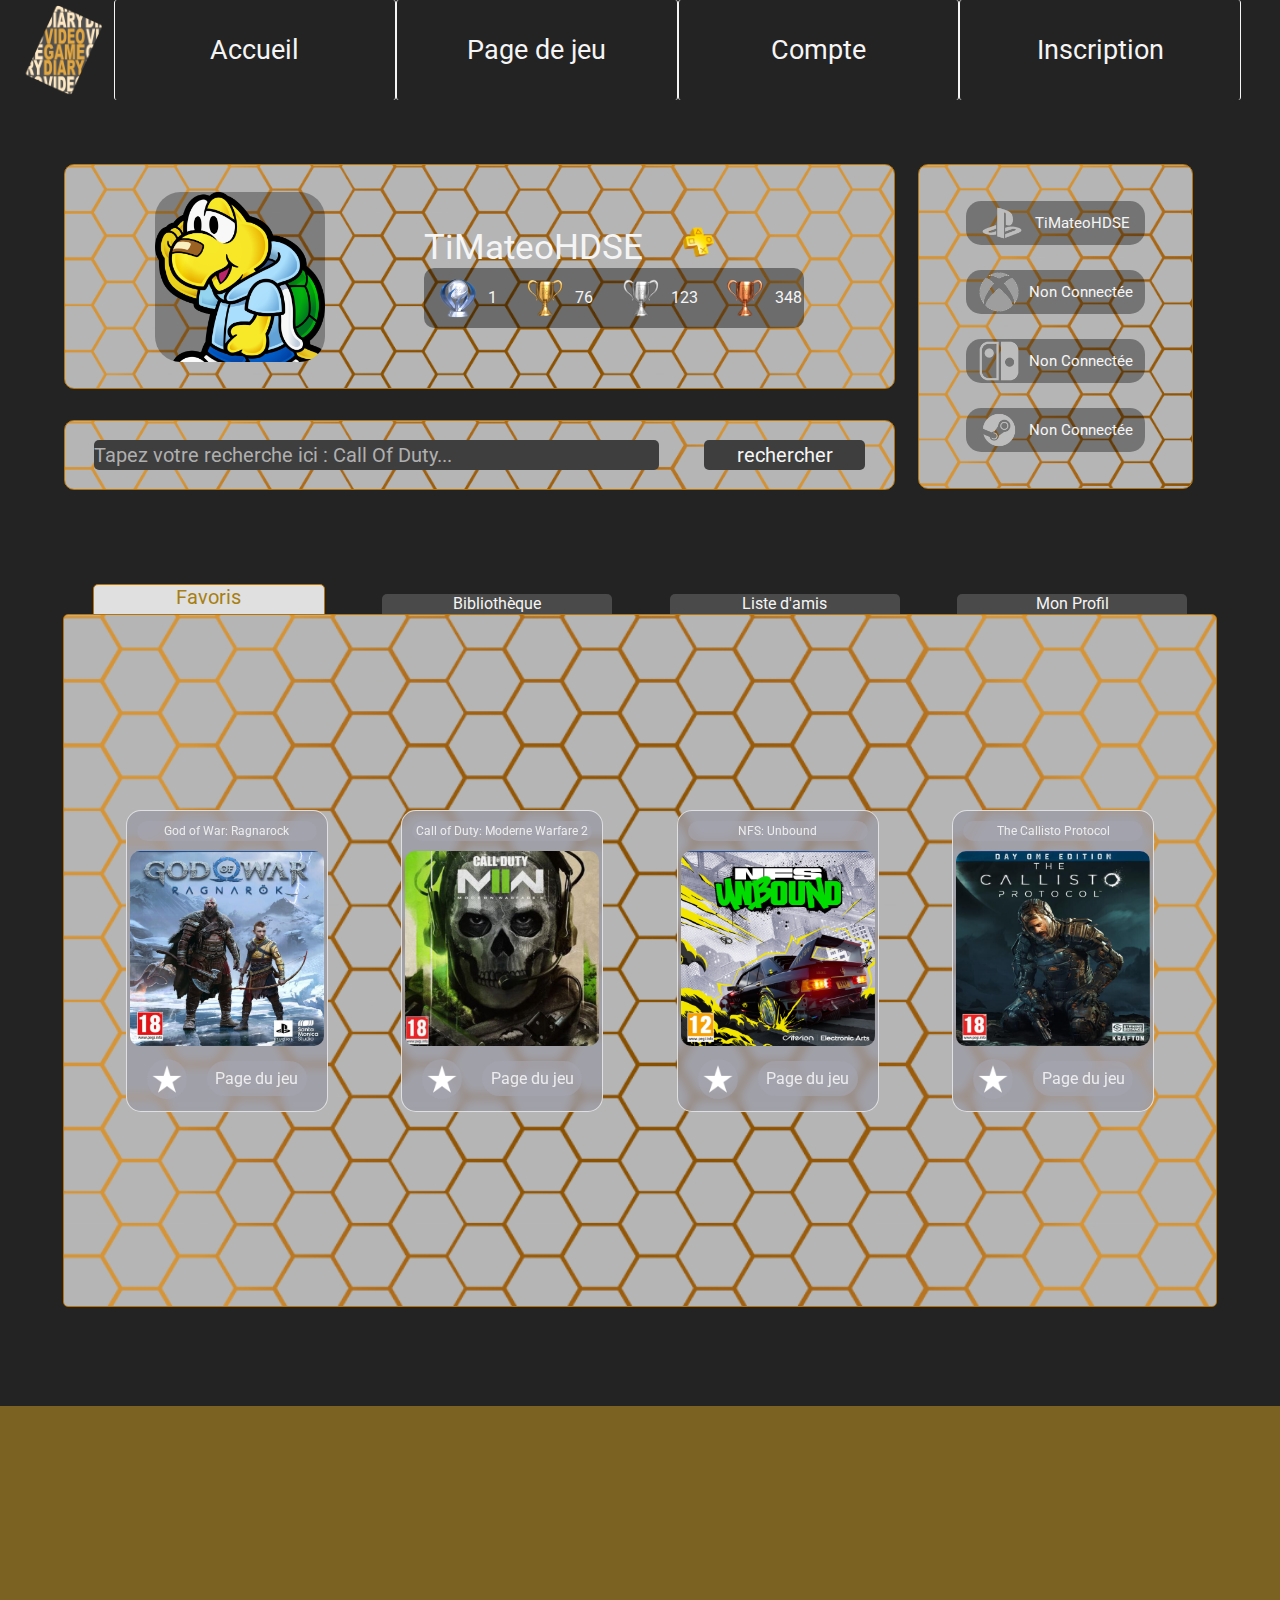
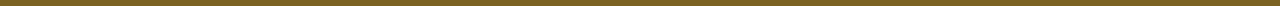
==== commit faf55384: "modif 2 du 21dec" ====
--- a/compteUtilisateur.html
+++ b/compteUtilisateur.html
@@ -19,8 +19,8 @@
  <!--------------------VoletBuger----------------------->
  <div id="burgerBar" class="voletBurger">
     <div id="boiteBouton">
-    <img id="logoBurger" src="./asset/img/koopa.png" alt="logo">
-    <p id="titleMarque">GameCard</p>
+    <img id="logoBurger" src="./asset/img/logoVideoGameDiary.png" alt="logo">
+    <p id="titleMarque"></p>
 
     <a class="boutonVolet" href="./index.html">
         <p>Accueil</p>
@@ -47,7 +47,7 @@
 <!--------------------VoletBuger----------------------->
 <!-----------------------NavBar------------------------->
 <nav id="navBar">
-    <img id="logo" src="./asset/img/koopa.png" alt="logo">
+    <img id="logo" src="./asset/img/logoVideoGameDiary.png" alt="logo">
 
     <div id="boiteConex2">
         <div id="boiteBurger">
--- a/asset/css/mobile.css
+++ b/asset/css/mobile.css
@@ -134,8 +134,8 @@
 }
 #logoBurger {
     margin-top: 10px;
-    height: 200px;
-    width: 200px;
+    height: 400px;
+    width: 400px;
 }
 .boutonVolet {
     display: flex;
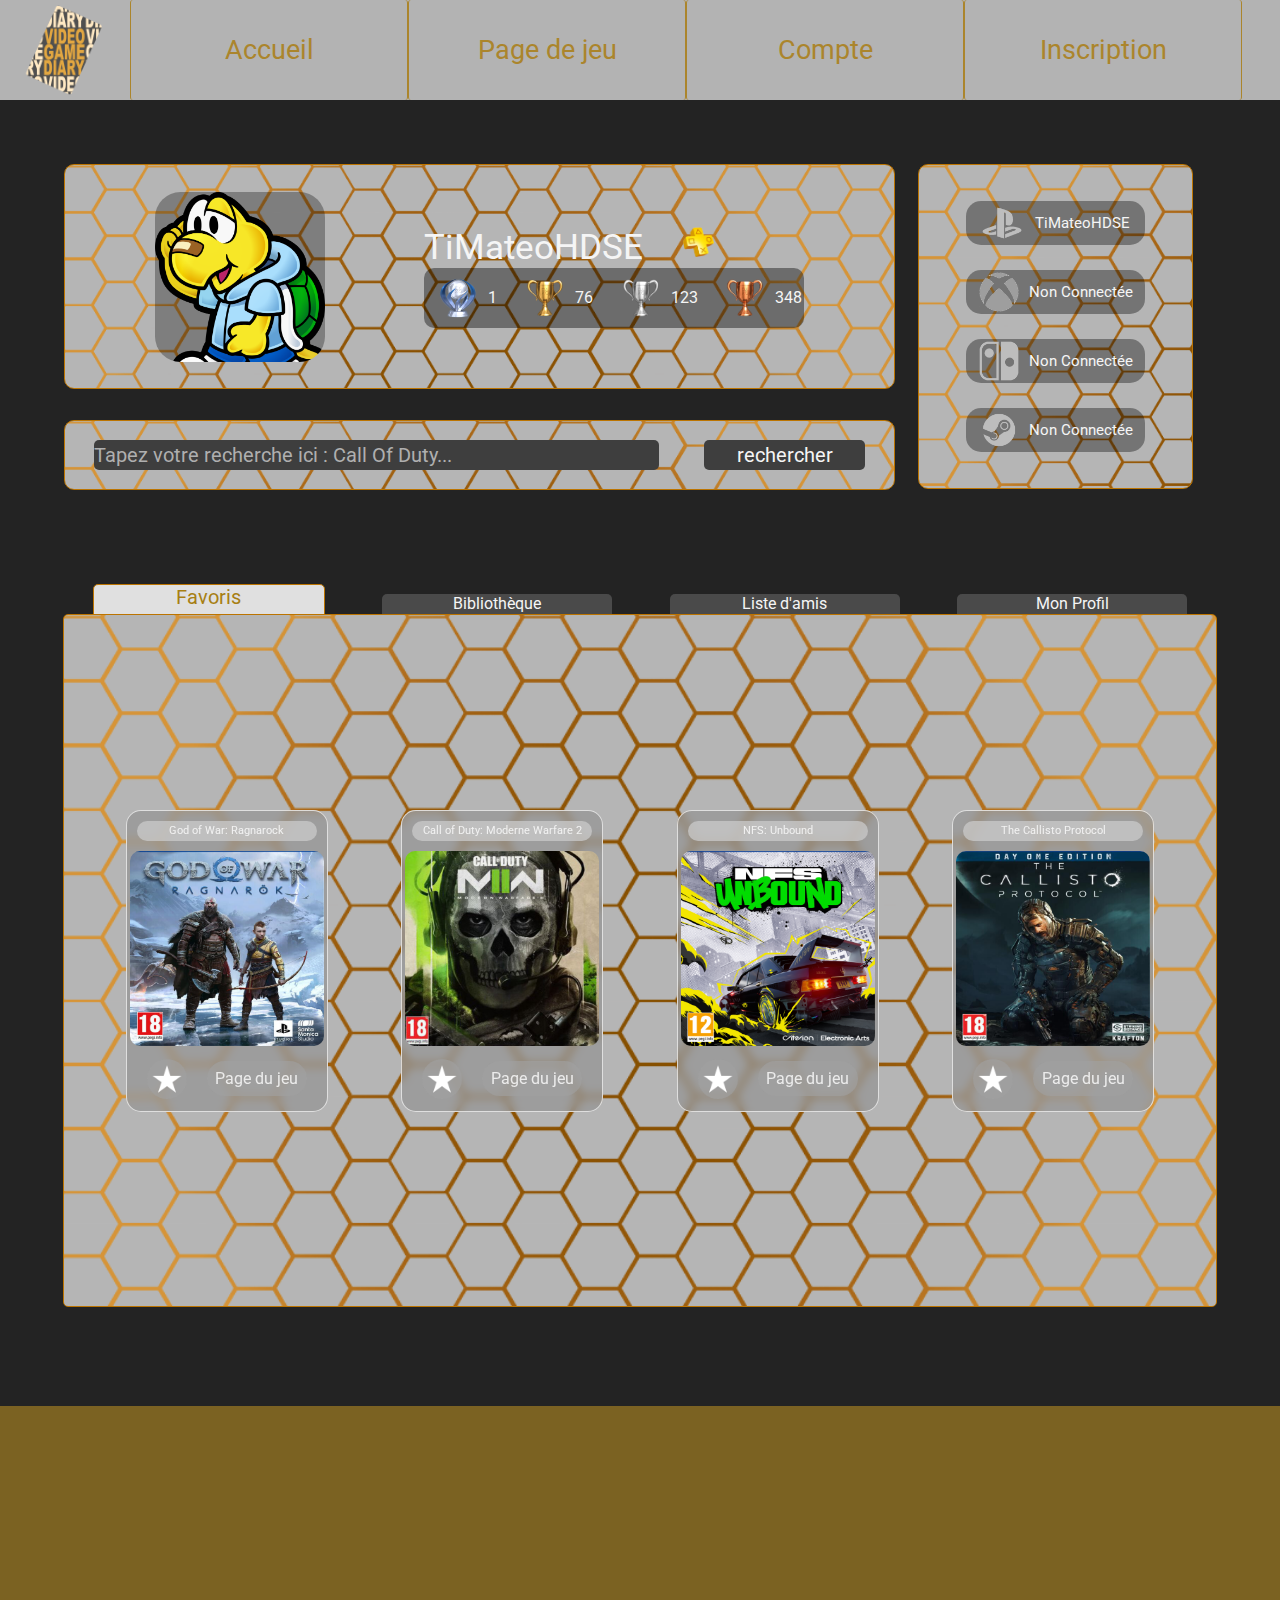
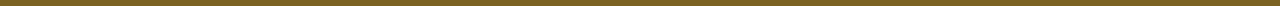
==== commit 21401bbf: "modif 4 21dec" ====
--- a/compteUtilisateur.html
+++ b/compteUtilisateur.html
@@ -3,6 +3,9 @@
 
 <head>
     <meta charset="UTF-8">
+                  <!------------IconDansLaBarNav------------->
+                  <link rel="shortcut icon" href="./asset/img/logoVideoGameDiary.png" type="image/x-icon">
+                  <!----------FinDeL'IconDansLaBarNav----------->
     <link rel="stylesheet"
         href="https://fonts.googleapis.com/css2?family=Material+Symbols+Outlined:opsz,wght,FILL,GRAD@20..48,100..700,0..1,-50..200" />
     <link rel="preconnect" href="https://fonts.googleapis.com">
@@ -19,12 +22,9 @@
  <!--------------------VoletBuger----------------------->
  <div id="burgerBar" class="voletBurger">
     <div id="boiteBouton">
-    <img id="logoBurger" src="./asset/img/logoVideoGameDiary.png" alt="logo">
+        <a id="logoBurger" href="./index.html"></a>
     <p id="titleMarque"></p>
 
-    <a class="boutonVolet" href="./index.html">
-        <p>Accueil</p>
-    </a>
     <a class="boutonVolet" href="./compteUtilisateur.html">
         <p>Compte</p>
     </a>
--- a/asset/css/Nav-Foot.css
+++ b/asset/css/Nav-Foot.css
@@ -12,23 +12,25 @@
     justify-content: space-evenly;
     height: auto;
     width: 100%;
-    background-color: #232323;
+    background-color: #d7d7d7cc;
 }
+
 #burgerBar {
     display: none;
 }
+
 #footerBox {
     margin-top: 2%;
     height: 200px;
     width: 100%;
     background-color: #7b6222;
 }
+
 .burgerMenu {
-display: none;
+    display: none;
 }
 
 * {
-    
     margin: 0%;
     padding: 0%;
     font-family: 'Roboto', sans-serif;
@@ -40,6 +42,7 @@
 #logo {
     margin: 4px;
     margin-left: 20px;
+    margin-right: 20px;
     height: 90px;
 }
 
@@ -54,7 +57,7 @@
 
 #boiteConex2 {
     display: flex;
-    justify-content:flex-start;
+    justify-content: flex-start;
     height: 100px;
     width: 100%;
     font-size: 30px;
@@ -66,18 +69,19 @@
     justify-content: center;
     text-decoration: none;
     height: 100%;
-    width:24%;
+    width: 24%;
     font-size: 90%;
     text-align: center;
-    border-right: solid whitesmoke 0.5px;
-    border-left: solid whitesmoke 0.5px;
+    border-right:  solid #ab852c 1px;
+    border-left:  solid #ab852c 1px;
     border-radius: 3px;
-    color: whitesmoke;
+    color: #ab852c;
 
 }
 
 .bouton:hover {
-    background-color: #5a511953;
+    color:whitesmoke;
+    background-color: #a7a7a7c2;
 }
 
 .input {
@@ -100,14 +104,15 @@
 .voletBurgerClose {
     display: none;
 }
+
 .voletBurgerOpen {
     display: none;
 }
 
 /*-----------------------------------------*/
 #textIndex {
-color: rgba(245, 245, 245, 0.592);
-font-size: 100px;
+    color: rgba(245, 245, 245, 0.592);
+    font-size: 100px;
 }
 
 
@@ -120,8 +125,8 @@
     display: flex;
     align-items: center;
     justify-content: center;
-    height:100%;
+    height: 100%;
     background-color: rgba(68, 68, 68, 0.5);
     backdrop-filter: blur(5px);
     border-radius: 5px;
-}
+}--- a/asset/css/mobile.css
+++ b/asset/css/mobile.css
@@ -9,13 +9,15 @@
         padding: 0%;
         margin: 0%;
     }
+
     #footerBox {
         margin-top: 20%;
         height: 200px;
         width: 100%;
         background-color: #926319;
     }
-/*--------------------------NavBar-------------------------------*/
+
+    /*--------------------------NavBar-------------------------------*/
     #navBar {
         position: fixed;
         bottom: 0;
@@ -25,9 +27,11 @@
         height: 100px;
         background-color: #785112;
     }
+
     #burgerBar {
         display: flex;
     }
+
     #logo {
         display: none;
     }
@@ -62,6 +66,7 @@
         color: whitesmoke;
         border: solid whitesmoke;
     }
+
     #boiteBurger:hover {
         background-color: #926319;
     }
@@ -89,115 +94,131 @@
         border-radius: 3px;
         color: whitesmoke;
     }
+
     .navTitle {
         display: none;
     }
-/*--------------------------FinDeNavBar-------------------------------*/
-/*-------------------------VoletBurger-------------------------------*/
-.voletBurger {
-position: fixed;
-z-index: 5;
-top: 0;
-left: -100vw;
-display: flex;
-align-items: center;
-justify-content: space-between;
-flex-direction: column;
-height: 100%;
-width: 60%;
-background-color: #d7d7d7a5;
-border-radius: 5px;
-backdrop-filter: blur(15px);
-transition: 0.5s;
-}
-#boiteBouton {
-    display: flex;
-    flex-direction: column;
-    align-items: center;
-    width: 100%;
-}
-.burgerOpen {
-    left: 0vw;
-}
-
-#titleMarque {
-    display: flex;
-    align-items: center;
-    justify-content: center;
-    height: 100px;
-    width: 100%;
-    margin-top: 50px;
-    text-decoration: none;
-    color: #ffffff;
-    font-size: 70px;
-    border-top: solid #ab852c 5px;
-}
-#logoBurger {
-    margin-top: 10px;
-    height: 400px;
-    width: 400px;
-}
-.boutonVolet {
-    display: flex;
-    align-items: center;
-    justify-content: center;
-    font-size: 50px;
-    height: 80px;
-    width: 90%;
-    margin-top: 20px;
-    text-decoration: none;
-    color: #c59014;
-    background-color: #ebebebc1;
-    backdrop-filter: blur(10px);
-    border-radius: 10px;
-}
-.boutonVolet:hover {
-    background-color: #a1a1a1c1;
-}
-.marginBurger {
-    margin-bottom: 20%;
-}
-#compteUser {
-display: flex;
-flex-direction: column;
-align-items: center;
-justify-content: center;
-width: 100%;
-}
-.inputUser {
-    height: 70px;
-    width: 90%;
-    margin-top: 20px;
-    font-size: 50px;
-    border: solid whitesmoke 0px;
-    backdrop-filter: blur(10px);
-    border-radius: 10px;
-    color: #ffffff;
-    background-color: #989898b1;
-}
-.inputUser::placeholder {
-    font-size: 50px;
-}
-::placeholder {
-    color: rgba(255, 255, 255, 0.506);
-}
-/*-------------------------FinDeVoletBurger-------------------------------*/
-#corpsIndex { 
-height: 920px;
-width: 100%;
-}
-
-#enter {
-    height:920px;
-    width: 100%;
-}
-
-#containerEnter {
-    width: 100%;
-    height: 920px;
-    backdrop-filter: blur(5px);
-    border-radius: 5px;
-}
+
+    /*--------------------------FinDeNavBar-------------------------------*/
+    /*-------------------------VoletBurger-------------------------------*/
+    .voletBurger {
+        position: fixed;
+        z-index: 5;
+        top: 0;
+        left: -100vw;
+        display: flex;
+        align-items: center;
+        justify-content: space-between;
+        flex-direction: column;
+        height: 100%;
+        width: 60%;
+        border-radius: 5px;
+        background-color: #d7d7d7a5;
+        backdrop-filter: blur(15px);
+        transition: 0.5s;
+    }
+
+    #boiteBouton {
+        display: flex;
+        flex-direction: column;
+        align-items: center;
+        width: 100%;
+    }
+
+    .burgerOpen {
+        left: 0vw;
+    }
+
+    #titleMarque {
+        display: flex;
+        align-items: center;
+        justify-content: center;
+        height: 100px;
+        width: 100%;
+        margin-top: 50px;
+        text-decoration: none;
+        color: #ffffff;
+        font-size: 70px;
+        border-top: solid #ab852c 5px;
+    }
+
+    #logoBurger {
+        background-image: url('../img/logoVideoGameDiary.png');
+        background-size: 100%;
+        margin-top: 10px;
+        height: 400px;
+        width: 400px;
+    }
+
+    .boutonVolet {
+        display: flex;
+        align-items: center;
+        justify-content: center;
+        font-size: 50px;
+        height: 80px;
+        width: 90%;
+        margin-top: 20px;
+        text-decoration: none;
+        color: #c59014;
+        background-color: #ebebebc1;
+        backdrop-filter: blur(10px);
+        border-radius: 10px;
+    }
+
+    .boutonVolet:hover {
+        background-color: #a1a1a1c1;
+    }
+
+    .marginBurger {
+        margin-bottom: 20%;
+    }
+
+    #compteUser {
+        display: flex;
+        flex-direction: column;
+        align-items: center;
+        justify-content: center;
+        width: 100%;
+    }
+
+    .inputUser {
+        height: 70px;
+        width: 90%;
+        margin-top: 20px;
+        font-size: 50px;
+        border: solid whitesmoke 0px;
+        backdrop-filter: blur(10px);
+        border-radius: 10px;
+        color: #ffffff;
+        background-color: #989898b1;
+    }
+
+    .inputUser::placeholder {
+        font-size: 50px;
+    }
+
+    ::placeholder {
+        color: rgba(255, 255, 255, 0.506);
+    }
+
+    /*-------------------------FinDeVoletBurger-------------------------------*/
+    #corpsIndex {
+        display: flex;
+        align-items: center;
+        justify-content: center;
+        height: 100%;
+        width: 100%;
+    }
+
+    #enter {
+        height: 1815px;
+        width: 100%;
+    }
+
+    #containerEnter {
+        width: 100%;
+        height: 100%;
+    }
 
     #footer {
         height: 100px;
--- a/asset/css/miniCard.css
+++ b/asset/css/miniCard.css
@@ -3,7 +3,7 @@
     margin: 1%;
     height: 300px;
     width: 200px;
-    background-color: #9293a099;
+    background-color: #8e8e8e9e;
     backdrop-filter: blur(5px);
     border-radius: 15px;
     border: solid rgba(255, 255, 255, 0.669) 1px;
@@ -18,13 +18,13 @@
     display: flex;
     align-items: center;
     justify-content: center;
-    font-size: 12px;
+    font-size: 70%;
     margin: 5%;
     color: rgb(255, 255, 255, 0.8);
     border-radius: 50px;
     height: 20px;
     width: 90%;
-    background-color: rgba(255, 255, 255, 0.1);
+    background-color: rgba(255, 255, 255, 0.399);
     backdrop-filter: blur(5px);
 
 }
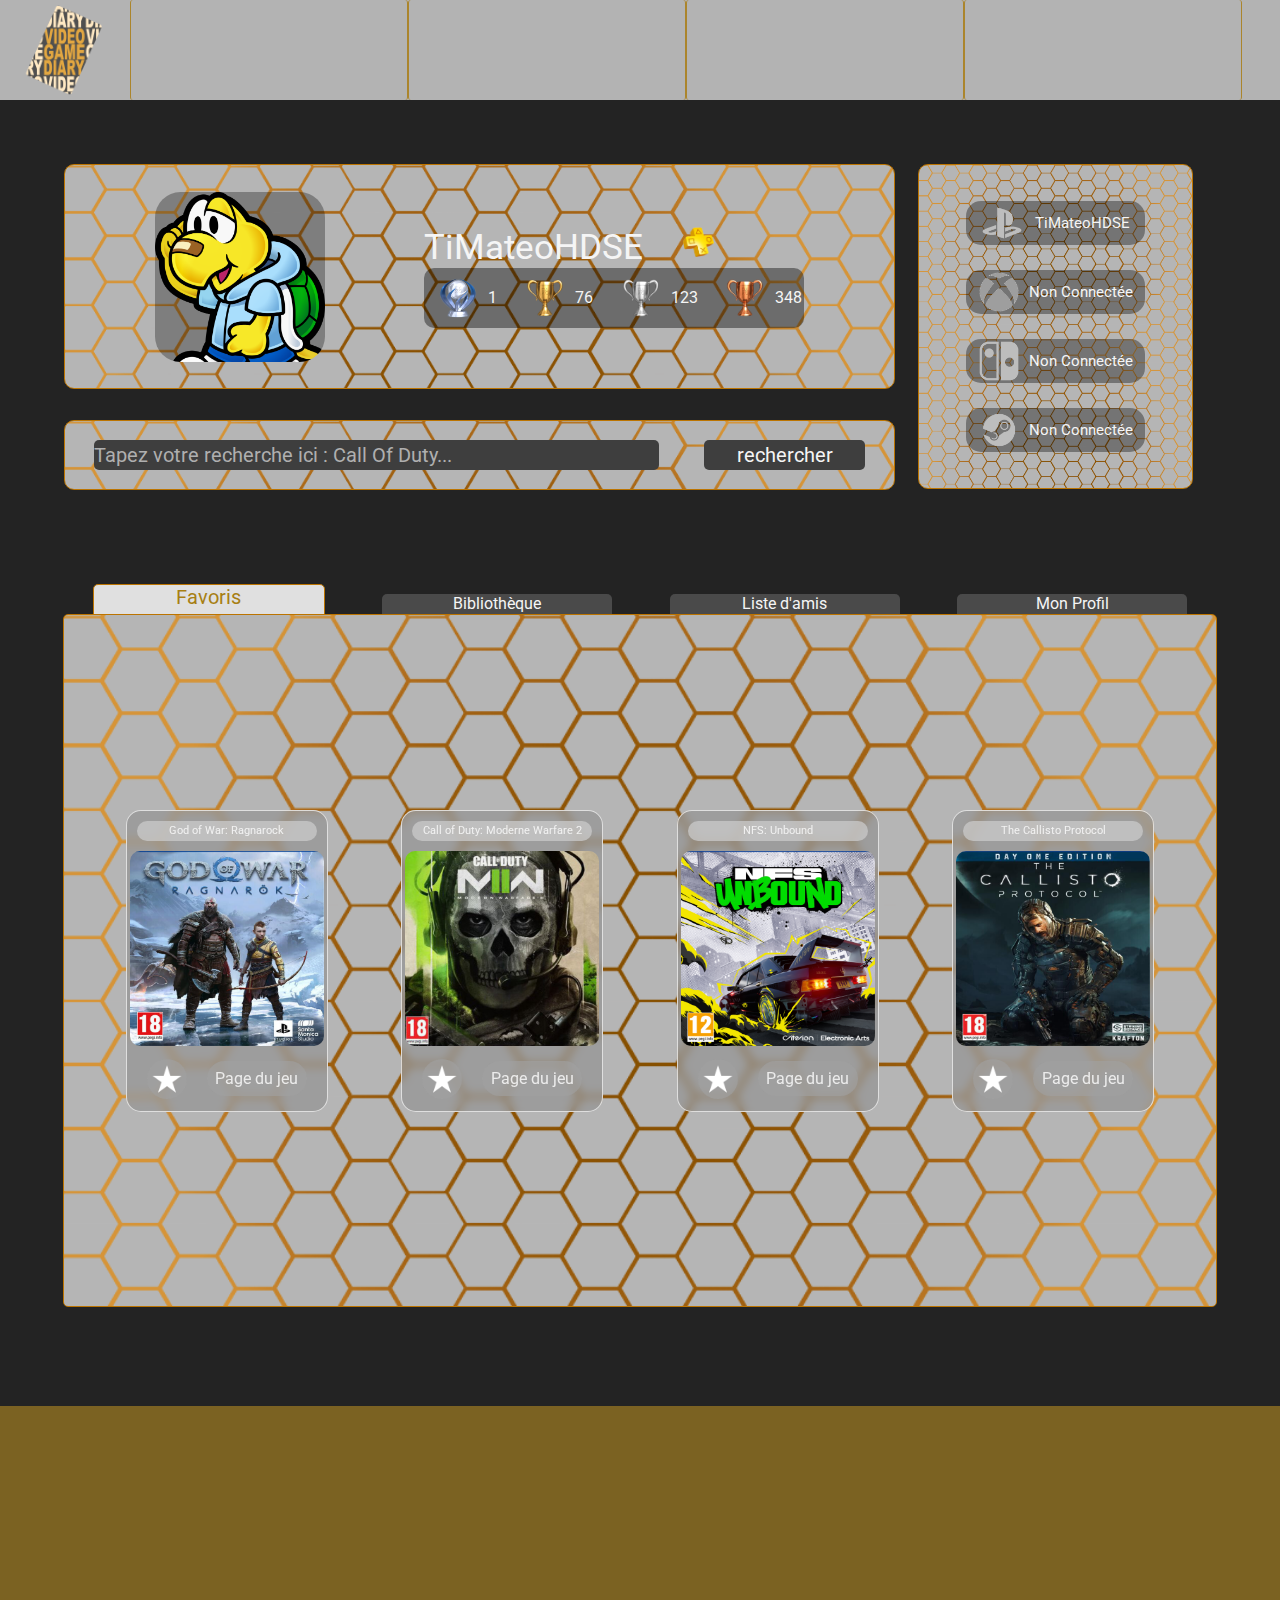
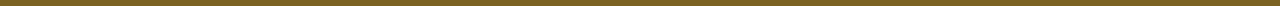
==== commit 8f9556be: "modif 21dec" ====
--- a/compteUtilisateur.html
+++ b/compteUtilisateur.html
@@ -3,9 +3,9 @@
 
 <head>
     <meta charset="UTF-8">
-                  <!------------IconDansLaBarNav------------->
-                  <link rel="shortcut icon" href="./asset/img/logoVideoGameDiary.png" type="image/x-icon">
-                  <!----------FinDeL'IconDansLaBarNav----------->
+    <!------------IconDansLaBarNav------------->
+    <link rel="shortcut icon" href="./asset/img/logoVideoGameDiary.png" type="image/x-icon">
+    <!----------FinDeL'IconDansLaBarNav----------->
     <link rel="stylesheet"
         href="https://fonts.googleapis.com/css2?family=Material+Symbols+Outlined:opsz,wght,FILL,GRAD@20..48,100..700,0..1,-50..200" />
     <link rel="preconnect" href="https://fonts.googleapis.com">
@@ -19,65 +19,63 @@
 </head>
 
 <body>
- <!--------------------VoletBuger----------------------->
- <div id="burgerBar" class="voletBurger">
-    <div id="boiteBouton">
-        <a id="logoBurger" href="./index.html"></a>
-    <p id="titleMarque"></p>
-
-    <a class="boutonVolet" href="./compteUtilisateur.html">
-        <p>Compte</p>
-    </a>
-    <a class="boutonVolet" href="./pageJeux.html">
-        <p>Page du jeu</p>
-    </a>
-</div>
-    <div id="compteUser">
-        <p id="titleMarque">Mon Compte</p>
-        <input class="inputUser" type="mail" placeholder="e-mail">
-        <input class="inputUser" type="password" placeholder="mot de passe">
-        <a class="boutonVolet" href="./formulaire.html">
-            <p>Connexion</p>
-        </a>
-        <a class="boutonVolet marginBurger" href="./formulaire.html">
-            <p>Inscription</p>
-        </a>
+    <!--------------------VoletBuger----------------------->
+    <div id="burgerBar" class="voletBurger">
+        <div id="boiteBouton">
+            <a id="logoBurger" href="./index.html"></a>
+            <p id="titleMarque"></p>
+
+            <a class="boutonVolet" href="./compteUtilisateur.html">
+                <p>Compte</p>
+            </a>
+            <a class="boutonVolet" href="./pageJeux.html">
+                <p>Page du jeu</p>
+            </a>
+        </div>
+        <div id="compteUser">
+            <p id="titleMarque">Mon Compte</p>
+            <input class="inputUser" type="mail" placeholder="e-mail">
+            <input class="inputUser" type="password" placeholder="mot de passe">
+            <a class="boutonVolet" href="./formulaire.html">
+                <p>Connexion</p>
+            </a>
+            <a class="boutonVolet marginBurger" href="./formulaire.html">
+                <p>Inscription</p>
+            </a>
+        </div>
     </div>
-</div>
-<!--------------------VoletBuger----------------------->
-<!-----------------------NavBar------------------------->
-<nav id="navBar">
-    <img id="logo" src="./asset/img/logoVideoGameDiary.png" alt="logo">
-
-    <div id="boiteConex2">
-        <div id="boiteBurger">
-            <span class="material-symbols-outlined burgerMenu">menu</span>
+    <!--------------------VoletBuger----------------------->
+    <!-----------------------NavBar------------------------->
+    <nav id="navBar">
+        <img id="logo" src="./asset/img/logoVideoGameDiary.png" alt="logo">
+
+        <div id="boiteConex2">
+            <div id="boiteBurger">
+                <span class="material-symbols-outlined burgerMenu">menu</span>
+            </div>
+            <div id="onglet1M" class="bouton">
+                <span class="material-symbols-outlined burgerMenu">
+                    star
+                </span>
+            </div>
+            <div id="onglet2M" class="bouton">
+                <span class="material-symbols-outlined burgerMenu">
+                    collections_bookmark
+                </span>
+            </div>
+            <div id="onglet3M" class="bouton">
+                <span class="material-symbols-outlined burgerMenu">
+                    groups
+                </span>
+            </div>
+            <div id="onglet4M" class="bouton">
+                <span class="material-symbols-outlined burgerMenu">
+                    settings
+                </span>
+            </div>
         </div>
-        <a class="bouton" href="./index.html">
-            <span class="material-symbols-outlined burgerMenu">
-                home
-            </span>
-            <p class="navTitle">Accueil</p>
-        </a>
-        <a class="bouton" href="./pageJeux.html">
-            <span class="material-symbols-outlined burgerMenu">
-                stadia_controller
-            </span>
-            <p class="navTitle">Page de jeu</p>
-        </a>
-        <a class="bouton" href="./compteUtilisateur.html">
-            <span class="material-symbols-outlined burgerMenu">
-                account_circle
-            </span>
-            <p class="navTitle">Compte</p>
-        </a>
-
-        <a class="bouton" href="./formulaire.html">
-            <p>Inscription</p>
-        </a>
-    </div>
-</nav>
-<!--------------------FinDeNavBar----------------------->
+    </nav>
+    <!--------------------FinDeNavBar----------------------->
     <div id="corps">
         <div id="boitecontainer">
             <!--------------------UserBox----------------------->
@@ -126,6 +124,7 @@
     <!--------------------UserBox----------------------->
     <div id="parentGame">
         <div id="BlocOnglet">
+
             <div id="onglet1" class="ongletOpen">
                 <p class="titleOnglet">Favoris</p>
             </div>
@@ -319,37 +318,39 @@
             </div>
             <!--------------------ongleThree---------------------------------------------------------------------------->
             <div id="ongletThree" class="noVisible">
-                <div class="titleFriends">
-                    <p>Liste d'amis</p>
-                </div>
-                <div class="profilFriends">
-                    <p>Profiles</p>
-                </div>
-                <div id="listFriends" class="scroller">
-
-                    <!--------------->
-                    <div id="friends">
-
-                    </div>
-                    <!--------------->
-                    <div id="friends">
-
-                    </div>
-                    <!--------------->
-                    <div id="friends">
-
-                    </div>
-                    <!--------------->
-                    <div id="friends">
-
-                    </div>
-                    <!--------------->
-                    <div id="friends">
-
-                    </div>
-                    <!--------------->
-                </div>
-                <div id="mainFriends"></div>
+                <div id="BoiteFriend">
+                    <div id="listFriends" class="scroller">
+                        <!--------------->
+                        <div id="friends">
+
+                        </div>
+                        <!--------------->
+                        <div id="friends">
+
+                        </div>
+                        <!--------------->
+                        <div id="friends">
+
+                        </div>
+                        <!--------------->
+                        <div id="friends">
+
+                        </div>
+                        <!--------------->
+                        <div id="friends">
+
+                        </div>
+                        <!--------------->
+                        <div id="friends">
+
+                        </div>
+                        <!--------------->
+                    </div>
+                    <div id="mainFriends">
+
+                        
+                    </div>
+                </div>
             </div>
             <!--------------------ongletFour---------------------------------------------------------------------------->
             <div id="ongletFour" class="noVisible">
@@ -364,8 +365,8 @@
                             <p>Changer d'avatar</p>
                         </button>
 
-                        <h2 class="titleSkin">Thèmes</h2>
                         <div id="boiteSkin">
+                            <h2 class="titleSkin">Thèmes</h2>
                             <div id="skin1"></div>
                             <div id="skin2"></div>
                             <div id="skin3"></div>
--- a/asset/css/compteUtilisateur.css
+++ b/asset/css/compteUtilisateur.css
@@ -404,12 +404,22 @@
     position: absolute;
     z-index: 1;
     display: flex;
+    flex-direction: row;
+    flex-wrap: wrap;
     justify-content: space-evenly;
     align-items: center;
     flex-wrap: wrap;
     height: 100%;
     width: 100%;
     margin-top: 40px;
+}
+
+#BoiteFriend {
+    display: flex;
+    flex-direction: row;
+    justify-content: space-evenly;
+    height: 100%;
+    width: 100%;
 }
 
 #listFriends {
@@ -423,7 +433,8 @@
 }
 
 .scroller {
-    overflow-y: scroll;
+    overflow-y: hidden;
+    overflow-x: scroll;
 }
 
 #listFriends::-webkit-scrollbar {
@@ -492,15 +503,6 @@
     background-color: rgba(0, 0, 0, 0.386);
 }
 
-.profilFriends {
-    display: flex;
-    align-items: center;
-    justify-content: center;
-    width: 50%;
-    height: 5%;
-    font-size: 20px;
-    color: whitesmoke;
-}
 
 /*---------------------OngletFour---------------------------*/
 #ongletFour {
@@ -558,6 +560,8 @@
 }
 
 .boutonReglage {
+    display: flex;
+    flex-direction: row;
     width: 40%;
     height: 30px;
     border: none;
@@ -695,58 +699,37 @@
     display: flex;
     align-items: center;
     justify-content: center;
-     background-image: url('../img/backFive.png');
-     background-color: #3e3e3e;
-    background-size: 100%;
-    transition: 0.5s;
-}
-
+    background-image: url('../img/backFive.png');
+    background-color: #3e3e3e;
+    background-size: 100%;
+    transition: 0.5s;
+}
+
+.skinFront1,
 .skinFrontHG1 {
     background-image: url('../img/backFive.png');
     background-color: #3e3e3e;
-    background-size: 300%;
-    transition: 0.5s;
-}
-
-.skinFront1 {
-   background-image: url('../img/backFive.png');
-    background-color: #303030;
-    background-size: 100%;
-    transition: 0.5s;
-}
-
-.skinFront2 {
-    background-image: url('../img/backFour.png');
-    background-size: 100%;
-    transition: 0.5s;
-}
-
+    background-size: 100%;
+    transition: 0.5s;
+}
+
+.skinFront2,
 .skinFrontHG2 {
     background-image: url('../img/backFour.png');
-    background-size: 300%;
-    transition: 0.5s;
-}
-
-.skinFront3 {
-    background-image: url('../img/backThree.png');
-    background-size: 100%;
-    transition: 0.5s;
-}
-
+    background-size: 100%;
+    transition: 0.5s;
+}
+
+.skinFront3,
 .skinFrontHG3 {
     background-image: url('../img/backThree.png');
-    background-size: 300%;
-    transition: 0.5s;
-}
-
-.skinFront4 {
-    background-image: url('../img/backOne.png');
-    background-size: 100%;
-    transition: 0.5s;
-}
-
+    background-size: 100%;
+    transition: 0.5s;
+}
+
+.skinFront4,
 .skinFrontHG4 {
     background-image: url('../img/backOne.png');
-    background-size: 300%;
+    background-size: 100%;
     transition: 0.5s;
 }--- a/asset/css/mobile.css
+++ b/asset/css/mobile.css
@@ -84,7 +84,16 @@
     .bouton:hover {
         background-color: #926319;
     }
-
+    .boutonM {
+        display: flex;
+        align-items: center;
+        justify-content: center;
+        height: 100px;
+        width: 18.81%;
+        border: solid white 0px;
+        border-right: solid whitesmoke 1px;
+        background-color: #926319;
+    }
     .input {
         height: 20px;
         margin: 0.1%;
@@ -144,7 +153,7 @@
 
     #logoBurger {
         background-image: url('../img/logoVideoGameDiary.png');
-        background-size: 100%;
+        background-size: 100% 100%;
         margin-top: 10px;
         height: 400px;
         width: 400px;
@@ -233,7 +242,7 @@
     #parentGame {
         width: 100%;
         margin-bottom: 3%;
-        margin-top: 20px;
+        margin-top: 0px;
         height: 1250px;
     }
 
@@ -250,6 +259,12 @@
         height: 100%;
         display: flex;
         justify-content: space-evenly;
+    }
+    #onglet1,
+    #onglet2,
+    #onglet3,
+    #onglet4 {
+        display: none;
     }
 
     .onglet {
@@ -428,7 +443,7 @@
         flex-direction: row;
         padding: 0%;
         margin-right: 0%;
-        margin-top: 3%;
+        margin-top: 5%;
         height: 100px;
         width: 100%;
         border: solid rgb(188, 116, 0) 0.5px;
@@ -510,7 +525,7 @@
         flex-wrap: wrap;
         height: 200px;
         width: 100%;
-        margin-top: 3%;
+        margin-top: 5%;
         padding: 0%;
         border-radius: 0px;
     }
@@ -520,7 +535,7 @@
         height: 70%;
         width: 60%;
         color: whitesmoke;
-        background-color: #272727;
+        background-color: #585858;
         border: none;
         border-radius: 5px;
     }
@@ -531,7 +546,7 @@
         width: 30%;
         margin-left: 10px;
         color: whitesmoke;
-        background-color: #272727;
+        background-color: #585858;
         border: none;
         border-radius: 5px;
     }
@@ -591,7 +606,8 @@
     }
 
     .scroller {
-        overflow-y: scroll;
+        overflow-y: hidden;
+        overflow-x: auto;
     }
 
     #ongletTwo::-webkit-scrollbar {
@@ -600,7 +616,6 @@
     }
 
     #ongletTwo::-webkit-scrollbar-thumb {
-
         background-color: rgb(221, 221, 221);
         /* color of the scroll thumb */
         border-radius: 20px;
@@ -613,26 +628,37 @@
     #ongletThree {
         position: absolute;
         z-index: 1;
-        display: flex;
-        justify-content: space-evenly;
-        align-items: center;
-        flex-wrap: wrap;
         height: 100%;
         width: 100%;
         margin-top: 40px;
     }
 
+    #BoiteFriend {
+        display: flex;
+        flex-direction: column;
+        justify-content: center;
+        align-items: center;
+        height: 100%;
+        width: 100%;
+    }
+
     #listFriends {
-        height: 90%;
-        width: 35%;
+        display: flex;
+        flex-wrap: wrap;
+        flex-direction: row;
+        align-items: flex-start;
+        justify-content: flex-start;
+        height: 15%;
+        width: 80%;
         margin-bottom: 1%;
+        margin-left: 0%;
         border-radius: 5px;
         border: solid white 1px;
-        background-color: rgba(255, 255, 255, 0.09);
+        background-color: #4d4d4d6c;
     }
 
     .scroller {
-        overflow-y: scroll;
+        overflow: auto;
     }
 
     #listFriends::-webkit-scrollbar {
@@ -641,7 +667,6 @@
     }
 
     #listFriends::-webkit-scrollbar-thumb {
-
         background-color: rgba(221, 221, 221, 0.436);
         /* color of the scroll thumb */
         border-radius: 20px;
@@ -661,15 +686,13 @@
         height: 5%;
     }
 
-
     #friends {
         display: flex;
         flex-direction: row;
-        align-items: center;
-        justify-content: flex-start;
-        height: 15%;
-        width: 90%;
-        margin: 3%;
+        justify-content: space-evenly;
+        height: 150px;
+        width: 150px;
+        margin: 2%;
         border-radius: 5px;
         border: solid rgb(255, 255, 255) 1px;
         background-color: rgba(33, 33, 33, 0.617);
@@ -686,33 +709,22 @@
     #descriptFriends {
         color: whitesmoke;
         margin-left: 5%;
-
     }
 
     .boxFriends {
-        margin: 5%;
+        margin: 0%;
         width: 200px;
         background-color: #959595;
     }
 
     #mainFriends {
-        height: 90%;
-        width: 55%;
-        margin-bottom: 1%;
+        height: 80%;
+        width: 80%;
+        margin-bottom: 0%;
+        margin-right: 0%;
         border-radius: 5px;
         border: solid white 1px;
-        background-color: rgba(255, 255, 255, 0.09);
-    }
-
-    .profilFriends {
-        display: flex;
-        align-items: center;
-        justify-content: center;
-        width: 62%;
-        height: 5%;
-        margin-top: 2%;
-        font-size: 20px;
-        color: whitesmoke;
+        background-color: #4d4d4d6c;
     }
 
     /*---------------------OngletFour---------------------------*/
@@ -740,7 +752,7 @@
 
     #boxReglage {
         display: flex;
-        flex-direction: row;
+        flex-direction: column;
         align-items: center;
         justify-content: center;
         height: 90%;
@@ -748,7 +760,7 @@
         margin-bottom: 1%;
         border-radius: 5px;
         border: solid white 1px;
-        background-color: rgba(255, 255, 255, 0.09);
+        background-color: #4d4d4d6c;
     }
 
     .avatarReglage {
@@ -757,7 +769,7 @@
         border-radius: 15%;
         background-image: url('#');
         background-color: rgba(255, 255, 255, .5);
-        margin-right: 2%;
+        margin-right: 0%;
     }
 
     #boiteReglageG {
@@ -765,19 +777,22 @@
         flex-direction: column;
         align-items: center;
         justify-content: center;
-        height: 100%;
-        width: 40%;
+        height: 70%;
+        width: 100%;
         margin-left: 3%;
     }
 
     .boutonReglage {
-        width: 40%;
+        display: flex;
+        align-items: center;
+        justify-content: center;
+        width: 20%;
         height: 30px;
         border: none;
         border-radius: 5px;
         margin-top: 5%;
         color: whitesmoke;
-        background-color: #ffffff85;
+        background-color: #4d4d4dad;
         border: solid whitesmoke 1px;
         cursor: pointer;
     }
@@ -830,9 +845,11 @@
     }
 
     .titleSkin {
-        color: whitesmoke;
-        margin-top: 10px;
+        text-align: center;
+        color: whitesmoke;
+        margin-top: 0px;
         font-size: 20px;
+        width: 100%;
     }
 
     #boiteSkin {
@@ -840,7 +857,8 @@
         align-items: center;
         flex-direction: row;
         flex-wrap: wrap;
-        width: 100%;
+        width: 90%;
+
         height: 150px;
     }
 }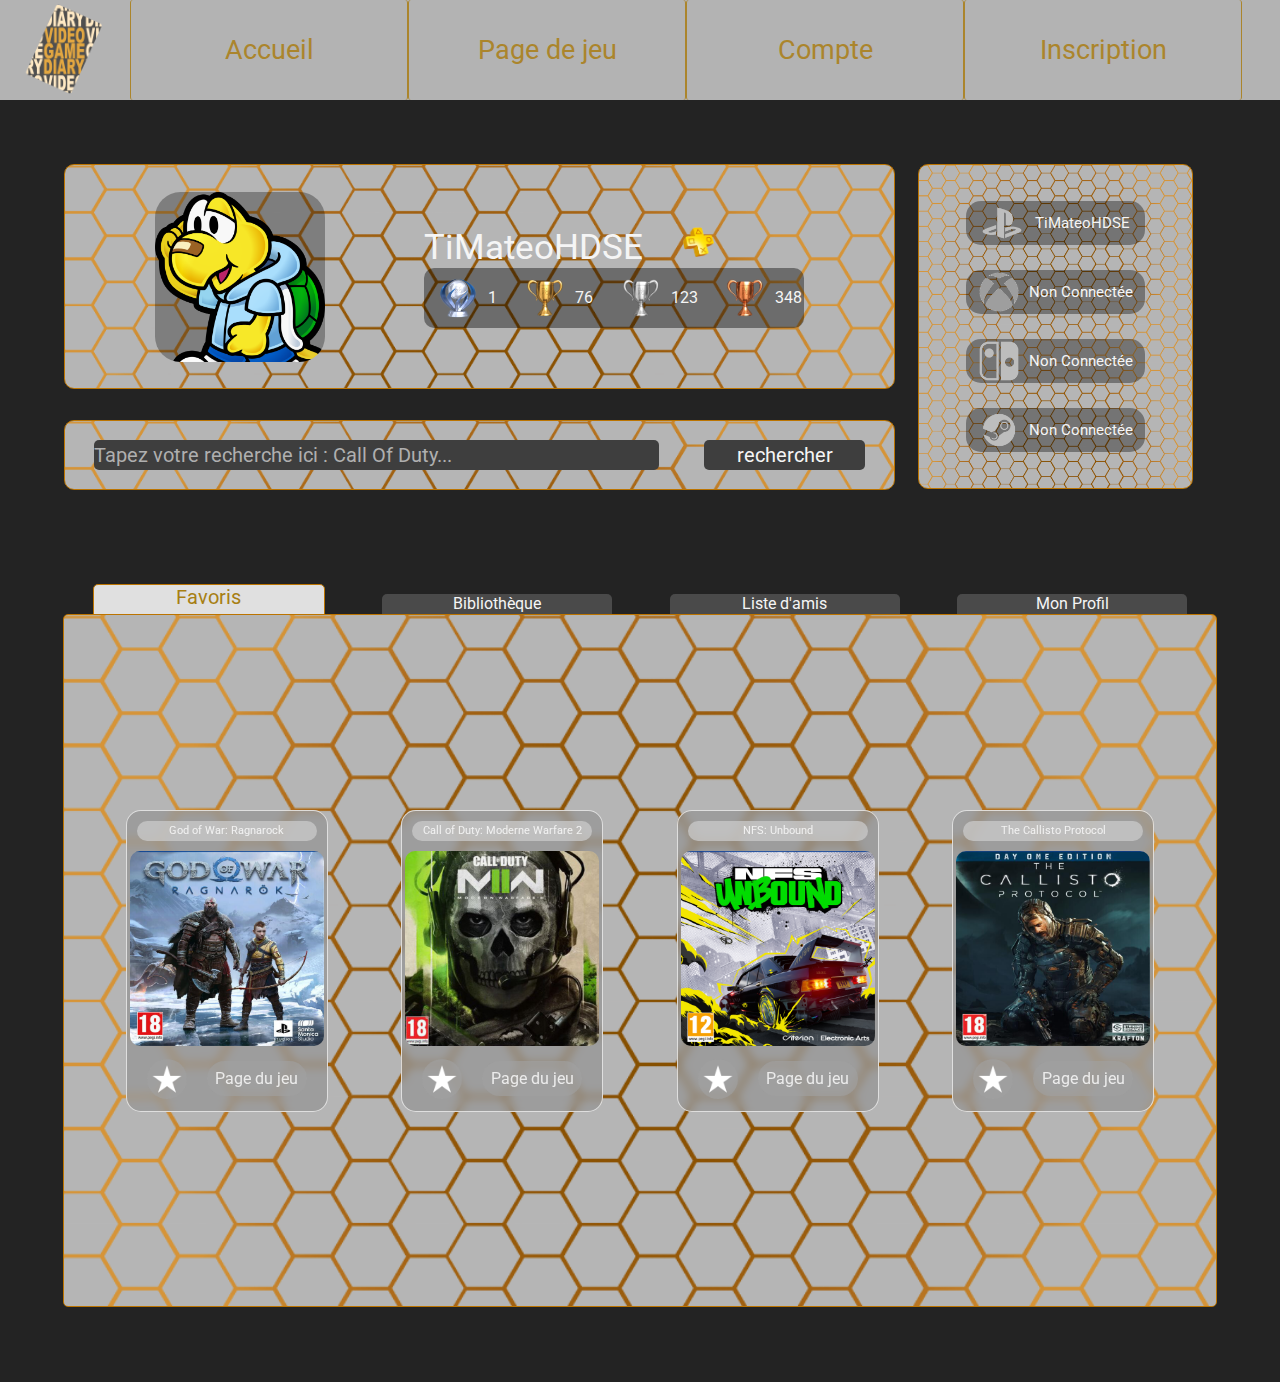
==== commit 6e6ee298: "modif 21dec" ====
--- a/compteUtilisateur.html
+++ b/compteUtilisateur.html
@@ -47,31 +47,64 @@
     <!--------------------VoletBuger----------------------->
     <!-----------------------NavBar------------------------->
     <nav id="navBar">
-        <img id="logo" src="./asset/img/logoVideoGameDiary.png" alt="logo">
-
-        <div id="boiteConex2">
-            <div id="boiteBurger">
-                <span class="material-symbols-outlined burgerMenu">menu</span>
-            </div>
-            <div id="onglet1M" class="bouton">
-                <span class="material-symbols-outlined burgerMenu">
-                    star
-                </span>
-            </div>
-            <div id="onglet2M" class="bouton">
-                <span class="material-symbols-outlined burgerMenu">
-                    collections_bookmark
-                </span>
-            </div>
-            <div id="onglet3M" class="bouton">
-                <span class="material-symbols-outlined burgerMenu">
-                    groups
-                </span>
-            </div>
-            <div id="onglet4M" class="bouton">
-                <span class="material-symbols-outlined burgerMenu">
-                    settings
-                </span>
+        <div id="navPC">
+            <img id="logo" src="./asset/img/logoVideoGameDiary.png" alt="logo">
+
+            <div id="boiteConex2">
+                <div id="boiteBurger">
+                    <span class="material-symbols-outlined burgerMenu">menu</span>
+                </div>
+                <a class="bouton" href="./index.html">
+                    <span class="material-symbols-outlined burgerMenu">
+                        home
+                    </span>
+                    <p class="navTitle">Accueil</p>
+                </a>
+                <a class="bouton" href="./pageJeux.html">
+                    <span class="material-symbols-outlined burgerMenu">
+                        stadia_controller
+                    </span>
+                    <p class="navTitle">Page de jeu</p>
+                </a>
+                <a class="bouton" href="./compteUtilisateur.html">
+                    <span class="material-symbols-outlined burgerMenu">
+                        account_circle
+                    </span>
+                    <p class="navTitle">Compte</p>
+                </a>
+
+                <a class="bouton" href="./formulaire.html">
+                    <p>Inscription</p>
+                </a>
+            </div>
+        </div>
+        <div id="navMobil">
+            <img id="logo" src="./asset/img/logoVideoGameDiary.png" alt="logo">
+
+            <div id="boiteConex2">
+                <div id="boiteBurger">
+                    <span class="material-symbols-outlined burgerMenu">menu</span>
+                </div>
+                <div id="onglet1M" class="bouton">
+                    <span class="material-symbols-outlined burgerMenu">
+                        star
+                    </span>
+                </div>
+                <div id="onglet2M" class="bouton">
+                    <span class="material-symbols-outlined burgerMenu">
+                        collections_bookmark
+                    </span>
+                </div>
+                <div id="onglet3M" class="bouton">
+                    <span class="material-symbols-outlined burgerMenu">
+                        groups
+                    </span>
+                </div>
+                <div id="onglet4M" class="bouton">
+                    <span class="material-symbols-outlined burgerMenu">
+                        settings
+                    </span>
+                </div>
             </div>
         </div>
     </nav>
@@ -320,43 +353,64 @@
             <div id="ongletThree" class="noVisible">
                 <div id="BoiteFriend">
                     <div id="listFriends" class="scroller">
-                        <!--------------->
-                        <div id="friends">
-
-                        </div>
-                        <!--------------->
-                        <div id="friends">
-
-                        </div>
-                        <!--------------->
-                        <div id="friends">
-
-                        </div>
-                        <!--------------->
-                        <div id="friends">
-
-                        </div>
-                        <!--------------->
-                        <div id="friends">
-
-                        </div>
-                        <!--------------->
-                        <div id="friends">
-
-                        </div>
-                        <!--------------->
+                        <div id="boiteHorizontal">
+                            <!--------------->
+                            <div id="friends">
+                                <img class="imgFriend" src="./asset/img/avatar/Unknown.jpeg" alt="">
+                                <p class="utilisateurFirend">Utilisateur</p>
+                            </div>
+                            <!--------------->
+                            <div id="friends">
+                                <img class="imgFriend" src="./asset/img/avatar/Unknown-1.jpeg" alt="">
+                                <p class="utilisateurFirend">Utilisateur</p>
+                            </div>
+                            <!--------------->
+                            <div id="friends">
+                                <img class="imgFriend" src="./asset/img/avatar/Unknown-2.jpeg" alt="">
+                                <p class="utilisateurFirend">Utilisateur</p>
+                            </div>
+                            <!--------------->
+                            <div id="friends">
+                                <img class="imgFriend" src="./asset/img/avatar/Unknown.jpeg" alt="">
+                                <p class="utilisateurFirend">Utilisateur</p>
+                            </div>
+                            <!--------------->
+                            <div id="friends">
+                                <img class="imgFriend" src="./asset/img/avatar/Unknown-1.jpeg" alt="">
+                                <p class="utilisateurFirend">Utilisateur</p>
+                            </div>
+                            <!--------------->
+                            <div id="friends">
+                                <img class="imgFriend" src="./asset/img/avatar/Unknown-2.jpeg" alt="">
+                                <p class="utilisateurFirend">Utilisateur</p>
+                            </div>
+                            <!--------------->
+                            <!--------------->
+                            <div id="friends">
+                                <img class="imgFriend" src="./asset/img/avatar/Unknown.jpeg" alt="">
+                                <p class="utilisateurFirend">Utilisateur</p>
+                            </div>
+                            <!--------------->
+                            <div id="friends">
+                                <img class="imgFriend" src="./asset/img/avatar/Unknown-1.jpeg" alt="">
+                                <p class="utilisateurFirend">Utilisateur</p>
+                            </div>
+                            <!--------------->
+                            <div id="friends">
+                                <img class="imgFriend" src="./asset/img/avatar/Unknown-2.jpeg" alt="">
+                                <p class="utilisateurFirend">Utilisateur</p>
+                            </div>
+                            <!--------------->
+                        </div>
                     </div>
                     <div id="mainFriends">
 
-                        
+
                     </div>
                 </div>
             </div>
             <!--------------------ongletFour---------------------------------------------------------------------------->
             <div id="ongletFour" class="noVisible">
-                <div id="titleReglage">
-                    <p>Réglages</p>
-                </div>
                 <div id="boxReglage">
 
                     <div id="boiteReglageG">
@@ -394,7 +448,7 @@
         </div>
     </div>
     <!------------------------Footer------------------------->
-    <footer id="footerBox"></footer>
+   <!-- <footer id="footerBox"></footer> -->
     <!---------------------FinDeFooter----------------------->
     <script src="./asset/js/BurgerMenu.js"></script>
     <script src="./asset/js/onglet.js"></script>
--- a/asset/css/compteUtilisateur.css
+++ b/asset/css/compteUtilisateur.css
@@ -7,8 +7,13 @@
     height: auto;
     background-image: url(#);
 }
-
-
+#navPC {
+    display: flex;
+    width: 100%;
+}
+#navMobil {
+    display: none;
+}
 /*--------Pour agrandire mon contenu de ma boxGame je modifie la hauteur de ma div 'parentGame' directment 
 cela ajustera mon contenu directement----------*/
 #parentGame {
@@ -408,7 +413,6 @@
     flex-wrap: wrap;
     justify-content: space-evenly;
     align-items: center;
-    flex-wrap: wrap;
     height: 100%;
     width: 100%;
     margin-top: 40px;
@@ -418,23 +422,30 @@
     display: flex;
     flex-direction: row;
     justify-content: space-evenly;
+    align-items: center;
     height: 100%;
     width: 100%;
 }
 
 #listFriends {
+    display: flex;
+    flex-wrap: nowrap;
+    flex-direction: column;
+    align-items: center;
+    justify-content: flex-start;
     height: 80%;
-    width: 30%;
+    width: 20%;
     margin-bottom: 6%;
     margin-left: 3%;
     border-radius: 5px;
-    border: solid rgb(188, 116, 0) 0.5px;
-    background-color: rgba(0, 0, 0, 0.386);
+    border: solid white 1px;
+    background-color: #4d4d4d6c;
+
+
 }
 
 .scroller {
-    overflow-y: hidden;
-    overflow-x: scroll;
+    overflow-y: scroll;
 }
 
 #listFriends::-webkit-scrollbar {
@@ -462,15 +473,27 @@
 
 #friends {
     display: flex;
-    flex-direction: row;
-    align-items: center;
-    justify-content: space-evenly;
-    height: 15%;
-    width: 90%;
-    margin: 3%;
-    border-radius: 5px;
-    border: solid rgb(188, 116, 0) 0.5px;
-    background-color: rgba(255, 255, 255, 0.09);
+    flex-direction: column;
+    justify-content: center;
+    height: 170px;
+    width: 150px;
+    margin: 0;
+    margin-top: 20%;
+    border-radius: 5px;
+    color: whitesmoke;
+    background-color: rgba(33, 33, 33, 0.617);
+}
+
+.imgFriend {
+    height: 100%;
+    width: 100%;
+    border-radius: 5px;
+}
+
+.utilisateurFirend {
+    text-align: center;
+    width: 100%;
+    margin-bottom: 5px;
 }
 
 #photoFirends {
@@ -510,6 +533,7 @@
     z-index: 1;
     display: flex;
     justify-content: center;
+    align-items: center;
     flex-wrap: wrap;
     margin-top: 40px;
     height: 100%;
@@ -536,17 +560,17 @@
     width: 85%;
     margin-bottom: 6%;
     border-radius: 5px;
-    border: solid rgb(188, 116, 0) 0.5px;
     background-color: rgba(0, 0, 0, 0.386);
 }
 
 .avatarReglage {
     height: 200px;
     width: 200px;
+    margin-top: 20px;
     border-radius: 15%;
     background-image: url('#');
     background-color: rgba(92, 92, 92, 0.353);
-    border: solid rgb(188, 116, 0) 0.5px;
+    border: solid whitesmoke 1px;
 }
 
 #boiteReglageG {
@@ -562,6 +586,8 @@
 .boutonReglage {
     display: flex;
     flex-direction: row;
+    align-items: center;
+    justify-content: center;
     width: 40%;
     height: 30px;
     border: none;
@@ -570,7 +596,7 @@
     font-size: 15px;
     color: whitesmoke;
     background-color: rgba(92, 92, 92, 0.353);
-    border: solid rgb(188, 116, 0) 0.5px;
+    border: solid whitesmoke 1px;
     cursor: pointer;
     transition: 0.5s;
 }
@@ -635,11 +661,11 @@
     display: flex;
     align-items: center;
     justify-content: center;
-    flex-direction: row;
-    flex-wrap: wrap;
+    flex-direction: column;
+    flex-wrap: nowrap;
     margin-top: 2%;
     width: 100%;
-    height: 150px;
+    height: 50%;
 }
 
 #skin1,
--- a/asset/css/mobile.css
+++ b/asset/css/mobile.css
@@ -27,7 +27,14 @@
         height: 100px;
         background-color: #785112;
     }
-
+    #navPC {
+        display: none;
+        width: 100%;
+    }
+    #navMobil {
+        display:flex;
+        width: 100%;
+    }
     #burgerBar {
         display: flex;
     }
@@ -84,6 +91,7 @@
     .bouton:hover {
         background-color: #926319;
     }
+
     .boutonM {
         display: flex;
         align-items: center;
@@ -94,6 +102,7 @@
         border-right: solid whitesmoke 1px;
         background-color: #926319;
     }
+
     .input {
         height: 20px;
         margin: 0.1%;
@@ -260,6 +269,7 @@
         display: flex;
         justify-content: space-evenly;
     }
+
     #onglet1,
     #onglet2,
     #onglet3,
@@ -644,17 +654,24 @@
 
     #listFriends {
         display: flex;
-        flex-wrap: wrap;
+        flex-wrap: nowrap;
         flex-direction: row;
         align-items: flex-start;
         justify-content: flex-start;
-        height: 15%;
-        width: 80%;
-        margin-bottom: 1%;
+        height: 18%;
+        width: 90%;
+        margin-bottom: 2%;
         margin-left: 0%;
         border-radius: 5px;
         border: solid white 1px;
         background-color: #4d4d4d6c;
+    }
+
+    #boiteHorizontal {
+        display: flex;
+        flex-direction: row;
+        flex-wrap: nowrap;
+        width: auto;
     }
 
     .scroller {
@@ -688,14 +705,32 @@
 
     #friends {
         display: flex;
-        flex-direction: row;
-        justify-content: space-evenly;
-        height: 150px;
-        width: 150px;
-        margin: 2%;
-        border-radius: 5px;
-        border: solid rgb(255, 255, 255) 1px;
+        flex-direction: column;
+        justify-content: center;
+        height: 170px;
+        width: 170px;
+        margin: 1%;
+        border-radius: 5px;
+        margin-top: 0;
+        color: whitesmoke;
         background-color: rgba(33, 33, 33, 0.617);
+    }
+
+    .imgFriend {
+        height: 90%;
+        width: 100%;
+        border-radius: 5px;
+    }
+
+    .utilisateurFirend {
+        text-align: center;
+        width: 100%;
+    }
+
+    .ajoutFriend {
+        height: 200px;
+        width: 50px;
+        cursor: pointer;
     }
 
     #photoFirends {
@@ -718,8 +753,8 @@
     }
 
     #mainFriends {
-        height: 80%;
-        width: 80%;
+        height: 75%;
+        width: 90%;
         margin-bottom: 0%;
         margin-right: 0%;
         border-radius: 5px;
@@ -759,13 +794,13 @@
         width: 95%;
         margin-bottom: 1%;
         border-radius: 5px;
-        border: solid white 1px;
         background-color: #4d4d4d6c;
     }
 
     .avatarReglage {
         height: 150px;
         width: 150px;
+        margin-top: px;
         border-radius: 15%;
         background-image: url('#');
         background-color: rgba(255, 255, 255, .5);
@@ -861,4 +896,4 @@
 
         height: 150px;
     }
-}+}
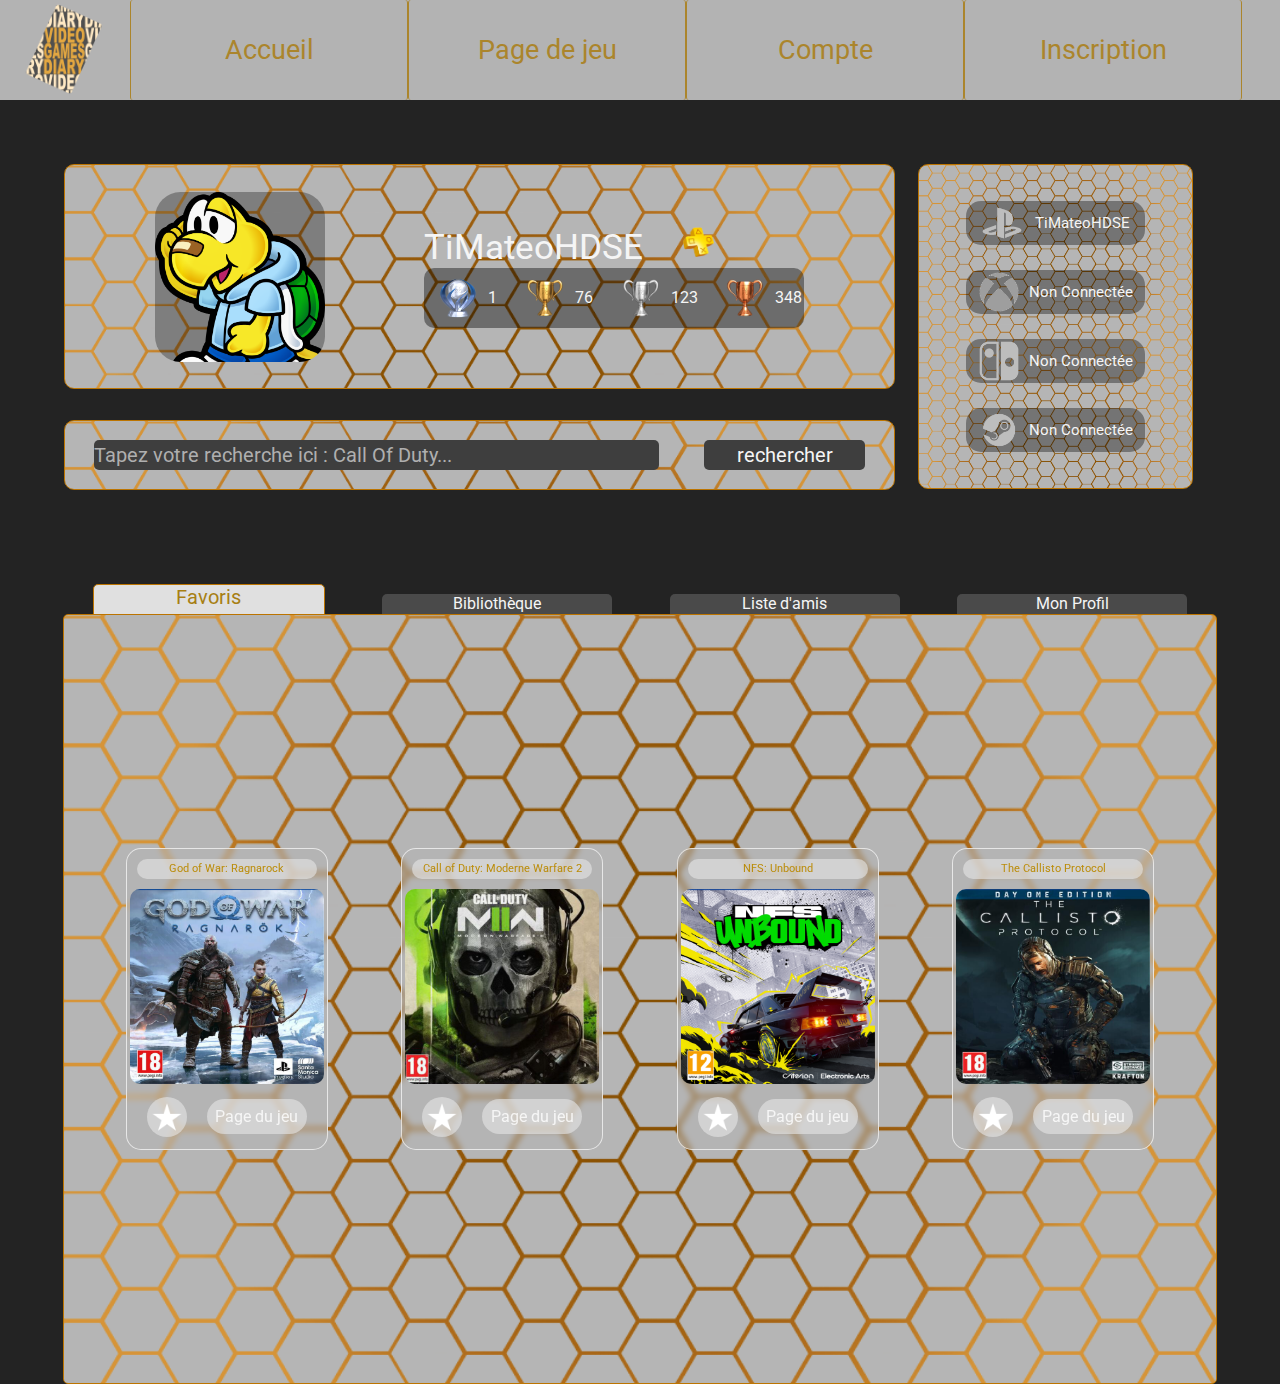
==== commit a8a1da84: "modif 22dec" ====
--- a/compteUtilisateur.html
+++ b/compteUtilisateur.html
@@ -13,8 +13,8 @@
     <link href="https://fonts.googleapis.com/css2?family=Roboto:wght@400&display=swap" rel="stylesheet">
     <link rel="stylesheet" href="./asset/css/compteUtilisateur.css">
     <link rel="stylesheet" href="./asset/css/Nav-Foot.css">
+    <link rel="stylesheet" href="./asset/css/miniCard.css">
     <link rel="stylesheet" href="./asset/css/mobile.css">
-    <link rel="stylesheet" href="./asset/css/miniCard.css">
     <title>Compte</title>
 </head>
 
@@ -45,15 +45,16 @@
         </div>
     </div>
     <!--------------------VoletBuger----------------------->
+
+
+
     <!-----------------------NavBar------------------------->
     <nav id="navBar">
+        <!-----------------------NavBar-PC------------------------>
         <div id="navPC">
             <img id="logo" src="./asset/img/logoVideoGameDiary.png" alt="logo">
 
             <div id="boiteConex2">
-                <div id="boiteBurger">
-                    <span class="material-symbols-outlined burgerMenu">menu</span>
-                </div>
                 <a class="bouton" href="./index.html">
                     <span class="material-symbols-outlined burgerMenu">
                         home
@@ -78,6 +79,7 @@
                 </a>
             </div>
         </div>
+        <!-----------------------NavBar-Mobile------------------------>
         <div id="navMobil">
             <img id="logo" src="./asset/img/logoVideoGameDiary.png" alt="logo">
 
@@ -173,7 +175,7 @@
 
             <div id="boxGame" class="skinFront1">
                 <!--------------------ongletOne---------------------------------------------------------------------------->
-                <div id="ongletOne" class="visible scroller">
+                <div id="ongletOne" class="visible">
                     <div id="cardGame">
                         <!--------------------Card----------------------->
                         <div id="card">
@@ -352,6 +354,7 @@
             <!--------------------ongleThree---------------------------------------------------------------------------->
             <div id="ongletThree" class="noVisible">
                 <div id="BoiteFriend">
+
                     <div id="listFriends" class="scroller">
                         <div id="boiteHorizontal">
                             <!--------------->
@@ -414,11 +417,12 @@
                 <div id="boxReglage">
 
                     <div id="boiteReglageG">
-                        <div class="avatarReglage"></div>
-                        <button class="boutonReglage">
-                            <p>Changer d'avatar</p>
-                        </button>
-
+                        <div id="boiteAvatar">
+                            <div class="avatarReglage"></div>
+                            <button class="boutonReglage">
+                                <p>Changer d'avatar</p>
+                            </button>
+                        </div>
                         <div id="boiteSkin">
                             <h2 class="titleSkin">Thèmes</h2>
                             <div id="skin1"></div>
@@ -426,11 +430,10 @@
                             <div id="skin3"></div>
                             <div id="skin4"></div>
                         </div>
-
-                    </div>
-
+                    </div>
                     <div id="boiteReglageD">
                         <div class="profilReglage">
+                            <h2 class="titleSkin">Modifications</h2>
                             <input id="firstName" required class="box" type="text" placeholder="Nom">
                             <input id="lastName" required class="box" type="text" placeholder="Prénom">
                             <input id="birthDay" required class="box" type="Date" id="Birthday">
@@ -448,7 +451,7 @@
         </div>
     </div>
     <!------------------------Footer------------------------->
-   <!-- <footer id="footerBox"></footer> -->
+    <!-- <footer id="footerBox"></footer> -->
     <!---------------------FinDeFooter----------------------->
     <script src="./asset/js/BurgerMenu.js"></script>
     <script src="./asset/js/onglet.js"></script>
--- a/asset/css/compteUtilisateur.css
+++ b/asset/css/compteUtilisateur.css
@@ -14,6 +14,9 @@
 #navMobil {
     display: none;
 }
+
+
+
 /*--------Pour agrandire mon contenu de ma boxGame je modifie la hauteur de ma div 'parentGame' directment 
 cela ajustera mon contenu directement----------*/
 #parentGame {
@@ -29,7 +32,7 @@
 #boxGame {
     position: absolute;
     margin-top: 40px;
-    height: 90%;
+    height: 100%;
     width: 90%;
     border: solid rgb(188, 116, 0) 0.5px;
     border-radius: 5px;
@@ -93,9 +96,7 @@
     font-size: 30px;
     text-align: center;
     width: 90%;
-    margin: 1%;
-    margin-left: 60px;
-    border-radius: 5px;
+    border-bottom: solid rgb(167, 127, 19) 5px;
 }
 
 #boitecontainer {
@@ -433,15 +434,13 @@
     flex-direction: column;
     align-items: center;
     justify-content: flex-start;
-    height: 80%;
+    height: 90%;
     width: 20%;
-    margin-bottom: 6%;
+    margin-bottom: 0%;
     margin-left: 3%;
     border-radius: 5px;
     border: solid white 1px;
     background-color: #4d4d4d6c;
-
-
 }
 
 .scroller {
@@ -517,9 +516,9 @@
 }
 
 #mainFriends {
-    height: 80%;
+    height: 90%;
     width: 55%;
-    margin-bottom: 6%;
+    margin-bottom: 0%;
     margin-right: 3%;
     border-radius: 5px;
     border: solid rgb(188, 116, 0) 0.5px;
@@ -556,9 +555,8 @@
     flex-direction: row;
     align-items: center;
     justify-content: center;
-    height: 80%;
+    height: 90%;
     width: 85%;
-    margin-bottom: 6%;
     border-radius: 5px;
     background-color: rgba(0, 0, 0, 0.386);
 }
@@ -568,9 +566,10 @@
     width: 200px;
     margin-top: 20px;
     border-radius: 15%;
-    background-image: url('#');
+    background-image: url('../img/avatar/Unknown-2.jpeg');
+    background-size: 100% 100%;
     background-color: rgba(92, 92, 92, 0.353);
-    border: solid whitesmoke 1px;
+
 }
 
 #boiteReglageG {
@@ -588,7 +587,7 @@
     flex-direction: row;
     align-items: center;
     justify-content: center;
-    width: 40%;
+    width: 100%;
     height: 30px;
     border: none;
     border-radius: 5px;
@@ -603,7 +602,6 @@
 
 .boutonReglage:hover {
     background-color: #31313153;
-    border: solid rgb(188, 116, 0) 0.5px;
     transition: 0.5s;
 }
 
@@ -625,7 +623,6 @@
     height: 43px;
     width: 70%;
     font-size: 13px;
-    border: solid rgb(188, 116, 0) 0.5px;
     border-radius: 3px;
     padding-left: 5%;
     color: rgb(255, 255, 255);
@@ -642,7 +639,6 @@
     border-radius: 3px;
     color: whitesmoke;
     background-color: rgba(92, 92, 92, 0.353);
-    border: solid rgb(188, 116, 0) 0.5px;
     cursor: pointer;
 }
 
--- a/asset/css/miniCard.css
+++ b/asset/css/miniCard.css
@@ -3,8 +3,8 @@
     margin: 1%;
     height: 300px;
     width: 200px;
-    background-color: #8e8e8e9e;
-    backdrop-filter: blur(5px);
+    background-color: #b3b3b368;
+    backdrop-filter: blur(3px);
     border-radius: 15px;
     border: solid rgba(255, 255, 255, 0.669) 1px;
 }
@@ -20,7 +20,7 @@
     justify-content: center;
     font-size: 70%;
     margin: 5%;
-    color: rgb(255, 255, 255, 0.8);
+    color: rgb(187, 140, 9);
     border-radius: 50px;
     height: 20px;
     width: 90%;
@@ -57,7 +57,7 @@
     border-radius: 50px;
     background-image: url(../img/stars.png);
     background-size: 100%;
-    background-color: rgba(255, 255, 255, 0.1);
+    background-color: rgba(255, 255, 255, 0.399);
     backdrop-filter: blur(5px);
     cursor: pointer;
     transition: 0.5s;
@@ -78,7 +78,7 @@
     color: rgb(255, 255, 255, 0.8);
     border-radius: 50px;
     cursor: pointer;
-    background-color: rgba(255, 255, 255, 0.1);
+    background-color: rgba(255, 255, 255, 0.399);
     backdrop-filter: blur(5px);
     transition: 0.5s;
 }
@@ -117,11 +117,11 @@
         align-items: center;
         justify-content: center;
         font-size: 24px;
-        color: rgb(255, 255, 255, 0.8);
+        color: rgb(187, 140, 9);
         border-radius: 50px;
         height: 40px;
         width: 90%;
-        background-color: rgba(255, 255, 255, 0.1);
+        background-color: rgba(255, 255, 255, 0.399);
         backdrop-filter: blur(5px);
     
     }
@@ -154,7 +154,7 @@
         border-radius: 50px;
         background-image: url(../img/stars.png);
         background-size: 100%;
-        background-color: rgba(255, 255, 255, 0.1);
+        background-color: rgba(255, 255, 255, 0.399);
         backdrop-filter: blur(5px);
         cursor: pointer;
         transition: 0.5s;
@@ -176,7 +176,7 @@
         color: rgb(255, 255, 255, 0.8);
         border-radius: 50px;
         cursor: pointer;
-        background-color: rgba(255, 255, 255, 0.1);
+        background-color: rgba(255, 255, 255, 0.399);
         backdrop-filter: blur(5px);
         transition: 0.5s;
     }
--- a/asset/css/mobile.css
+++ b/asset/css/mobile.css
@@ -27,14 +27,17 @@
         height: 100px;
         background-color: #785112;
     }
+
     #navPC {
         display: none;
         width: 100%;
     }
+
     #navMobil {
-        display:flex;
-        width: 100%;
-    }
+        display: flex;
+        width: 100%;
+    }
+
     #burgerBar {
         display: flex;
     }
@@ -250,7 +253,7 @@
 cela ajustera mon contenu directement----------*/
     #parentGame {
         width: 100%;
-        margin-bottom: 3%;
+        margin-bottom: 20%;
         margin-top: 0px;
         height: 1250px;
     }
@@ -330,12 +333,12 @@
 
     .catégorie {
         color: whitesmoke;
-        font-size: 50px;
+        font-size: 40px;
         text-align: center;
         width: 90%;
-        margin: 1%;
-        margin-left: 60px;
-        border-radius: 5px;
+        margin-bottom: 2%;
+        margin-top: 5%;
+        border-bottom: solid rgb(167, 127, 19) 5px;
     }
 
     #boitecontainer {
@@ -656,7 +659,7 @@
         display: flex;
         flex-wrap: nowrap;
         flex-direction: row;
-        align-items: flex-start;
+        align-items: center;
         justify-content: flex-start;
         height: 18%;
         width: 90%;
@@ -671,6 +674,7 @@
         display: flex;
         flex-direction: row;
         flex-wrap: nowrap;
+        align-items: center;
         width: auto;
     }
 
@@ -753,7 +757,7 @@
     }
 
     #mainFriends {
-        height: 75%;
+        height: 67%;
         width: 90%;
         margin-bottom: 0%;
         margin-right: 0%;
@@ -787,32 +791,51 @@
 
     #boxReglage {
         display: flex;
-        flex-direction: column;
-        align-items: center;
-        justify-content: center;
+        flex-direction: row;
+        flex-wrap: wrap;
         height: 90%;
         width: 95%;
-        margin-bottom: 1%;
+  
         border-radius: 5px;
         background-color: #4d4d4d6c;
     }
 
+    #boiteAvatar {
+        display: flex;
+        flex-direction: column;
+        align-items: center;
+        justify-content: center;
+        height: 100%;
+        width: 40%;
+    }
+
+    #boiteSkin {
+        display: flex;
+        align-items: center;
+        flex-direction: row;
+        flex-wrap: wrap;
+        width: 50%;
+        height: 60%;
+        margin-top: 0%;
+    }
+
     .avatarReglage {
-        height: 150px;
-        width: 150px;
+        height: 250px;
+        width: 250px;
         margin-top: px;
         border-radius: 15%;
-        background-image: url('#');
+        background-image: url('../img/avatar/Unknown-2.jpeg');
+        background-size: 100% 100%;
         background-color: rgba(255, 255, 255, .5);
         margin-right: 0%;
     }
 
     #boiteReglageG {
         display: flex;
-        flex-direction: column;
-        align-items: center;
-        justify-content: center;
-        height: 70%;
+        flex-direction: row;
+        align-items: center;
+        justify-content: center;
+        height: 30%;
         width: 100%;
         margin-left: 3%;
     }
@@ -821,11 +844,12 @@
         display: flex;
         align-items: center;
         justify-content: center;
-        width: 20%;
-        height: 30px;
+        width: 70%;
+        height: 40px;
         border: none;
         border-radius: 5px;
         margin-top: 5%;
+        font-size: 20px;
         color: whitesmoke;
         background-color: #4d4d4dad;
         border: solid whitesmoke 1px;
@@ -837,8 +861,8 @@
     }
 
     #boiteReglageD {
-        height: 100%;
-        width: 60%;
+        height: 50%;
+        width: 90%;
         margin: 0%;
     }
 
@@ -846,54 +870,45 @@
         display: flex;
         flex-direction: column;
         align-items: center;
-        margin-top: 15%;
+        margin-top: 0%;
     }
 
     .box {
         margin-top: 2%;
-        height: 43px;
+        height: 60px;
         width: 70%;
         font-size: 13px;
-        border: solid rgba(245, 245, 245, 0.53) 1px;
         border-radius: 3px;
         padding-left: 5%;
         color: rgb(255, 255, 255);
-        background-color: hsla(0, 0%, 0%, 0.251);
-    }
-
+        background-color: hsla(0, 0%, 10%, 0.816);
+    }
+    
     .boutonF {
         margin-top: 2%;
-        height: 30px;
-        width: 40%;
-        font-size: 15px;
+        height: 50px;
+        width: 50%;
+        font-size: 20px;
         text-align: center;
         border: solid rgba(245, 245, 245, 0.464) 1px;
         border-radius: 3px;
-        color: whitesmoke;
-        background-color: #ffffff85;
+        background-color: #4d4d4dad;
         border: solid whitesmoke 1px;
         cursor: pointer;
     }
-
+    
     .boutonF:hover {
         background-color: #31313153;
-    }
+        transition: 0.5s;
+    }
+    
 
     .titleSkin {
         text-align: center;
         color: whitesmoke;
         margin-top: 0px;
-        font-size: 20px;
-        width: 100%;
-    }
-
-    #boiteSkin {
-        display: flex;
-        align-items: center;
-        flex-direction: row;
-        flex-wrap: wrap;
-        width: 90%;
-
-        height: 150px;
-    }
-}
+        font-size: 30px;
+        width: 100%;
+    }
+
+}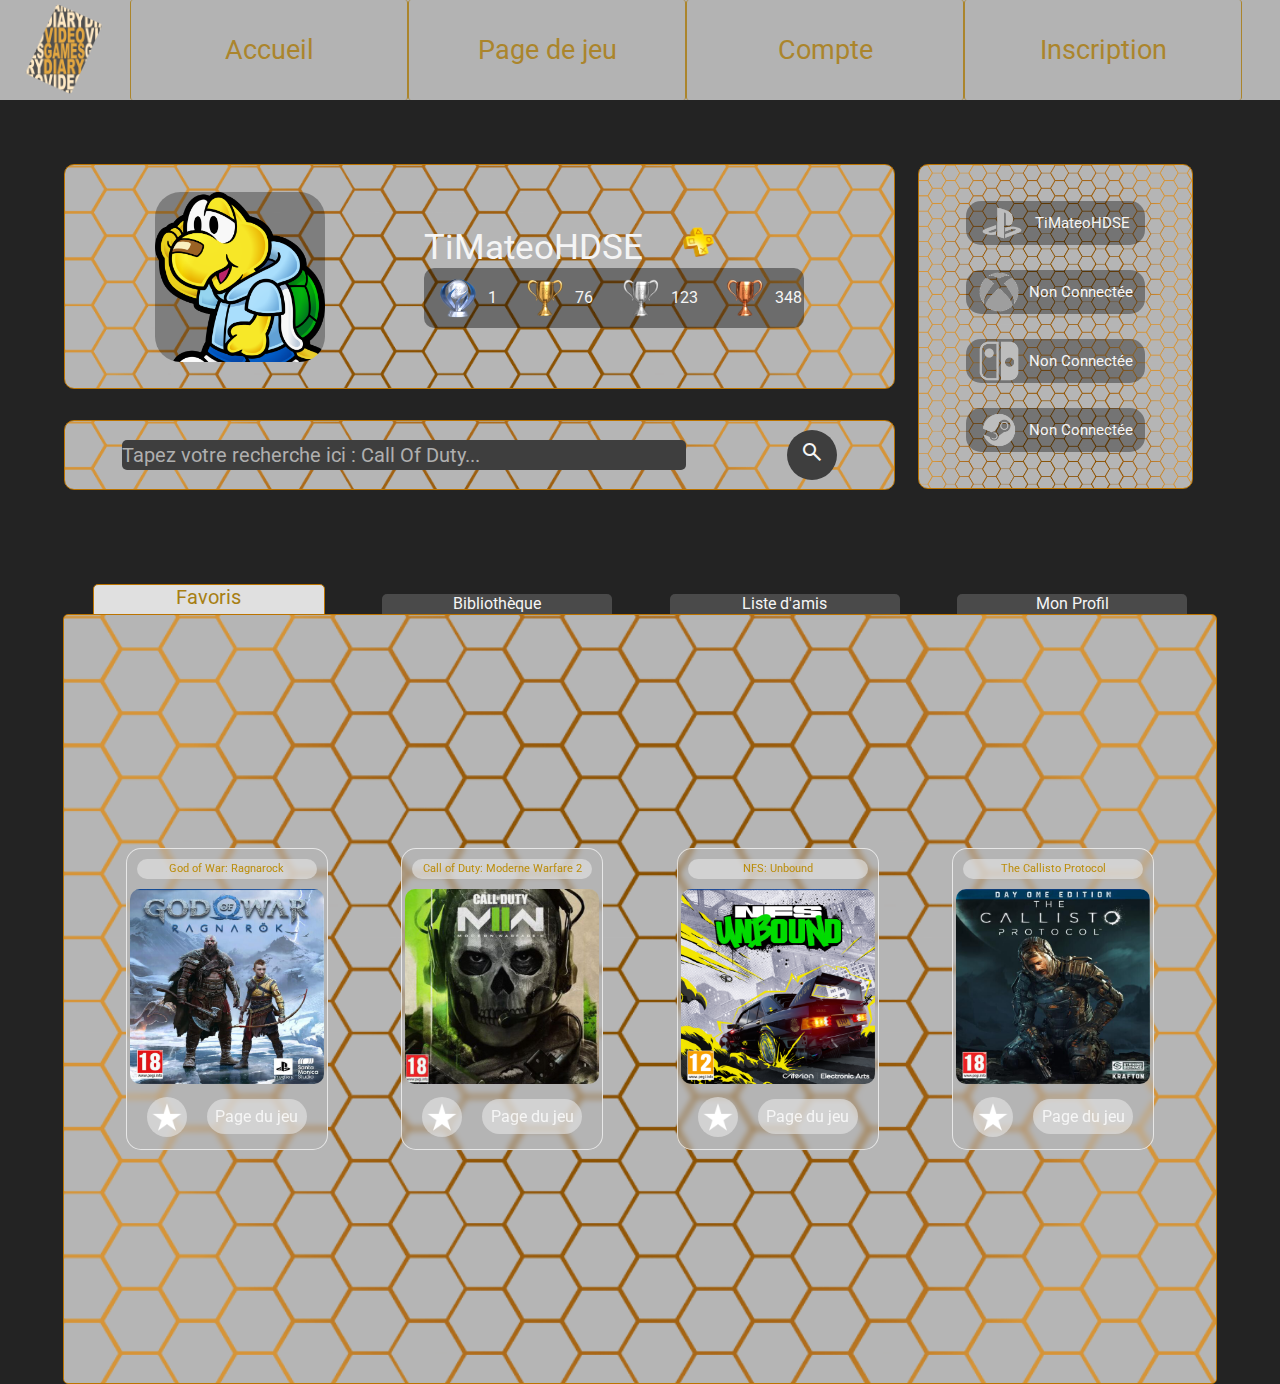
==== commit f7a552f6: "modif du 22de" ====
--- a/compteUtilisateur.html
+++ b/compteUtilisateur.html
@@ -152,7 +152,9 @@
             </div>
             <div id="compteGameUser" class="boxSearch">
                 <input id="searchGame" type="search" placeholder="Tapez votre recherche ici : Call Of Duty... ">
-                <button class="searchGame">rechercher</button>
+                <button class="searchGame"><span class="material-symbols-outlined">
+                    search
+                    </span></button>
             </div>
         </div>
     </div>
--- a/asset/css/compteUtilisateur.css
+++ b/asset/css/compteUtilisateur.css
@@ -7,10 +7,12 @@
     height: auto;
     background-image: url(#);
 }
+
 #navPC {
     display: flex;
     width: 100%;
 }
+
 #navMobil {
     display: none;
 }
@@ -351,13 +353,13 @@
 
 .searchGame {
     font-size: 20px;
-    height: 30px;
-    width: 20%;
+    height: 50px;
+    width: 50px;
     margin-left: 10px;
     color: whitesmoke;
     background-color: #3e3e3e;
     border: none;
-    border-radius: 5px;
+    border-radius: 100%;
 }
 
 .searchGame:hover {
@@ -481,6 +483,10 @@
     border-radius: 5px;
     color: whitesmoke;
     background-color: rgba(33, 33, 33, 0.617);
+}
+
+#friends:hover {
+    box-shadow: whitesmoke 0px 0px 10px;
 }
 
 .imgFriend {
--- a/asset/css/miniCard.css
+++ b/asset/css/miniCard.css
@@ -101,10 +101,8 @@
         margin: 1%;
         height: 600px;
         width: 400px;
-
         backdrop-filter: blur(5px);
         border-radius: 15px;
-        
     }
     
     #card:hover {
--- a/asset/css/mobile.css
+++ b/asset/css/mobile.css
@@ -546,22 +546,23 @@
     #searchGame {
         font-size: 25px;
         height: 70%;
-        width: 60%;
-        color: whitesmoke;
-        background-color: #585858;
+        width: 80%;
+        color: whitesmoke;
+        background-color: #3e3e3e;
         border: none;
         border-radius: 5px;
     }
 
     .searchGame {
-        font-size: 25px;
-        height: 70%;
-        width: 30%;
-        margin-left: 10px;
-        color: whitesmoke;
-        background-color: #585858;
+        font-size: 20px;
+        height: 70px;
+        width: 70px;
+        margin-left: 0px;
+        margin-right: 5px;
+        color: whitesmoke;
+        background-color: #3e3e3e;
         border: none;
-        border-radius: 5px;
+        border-radius: 100%;
     }
 
     .searchGame:hover {
